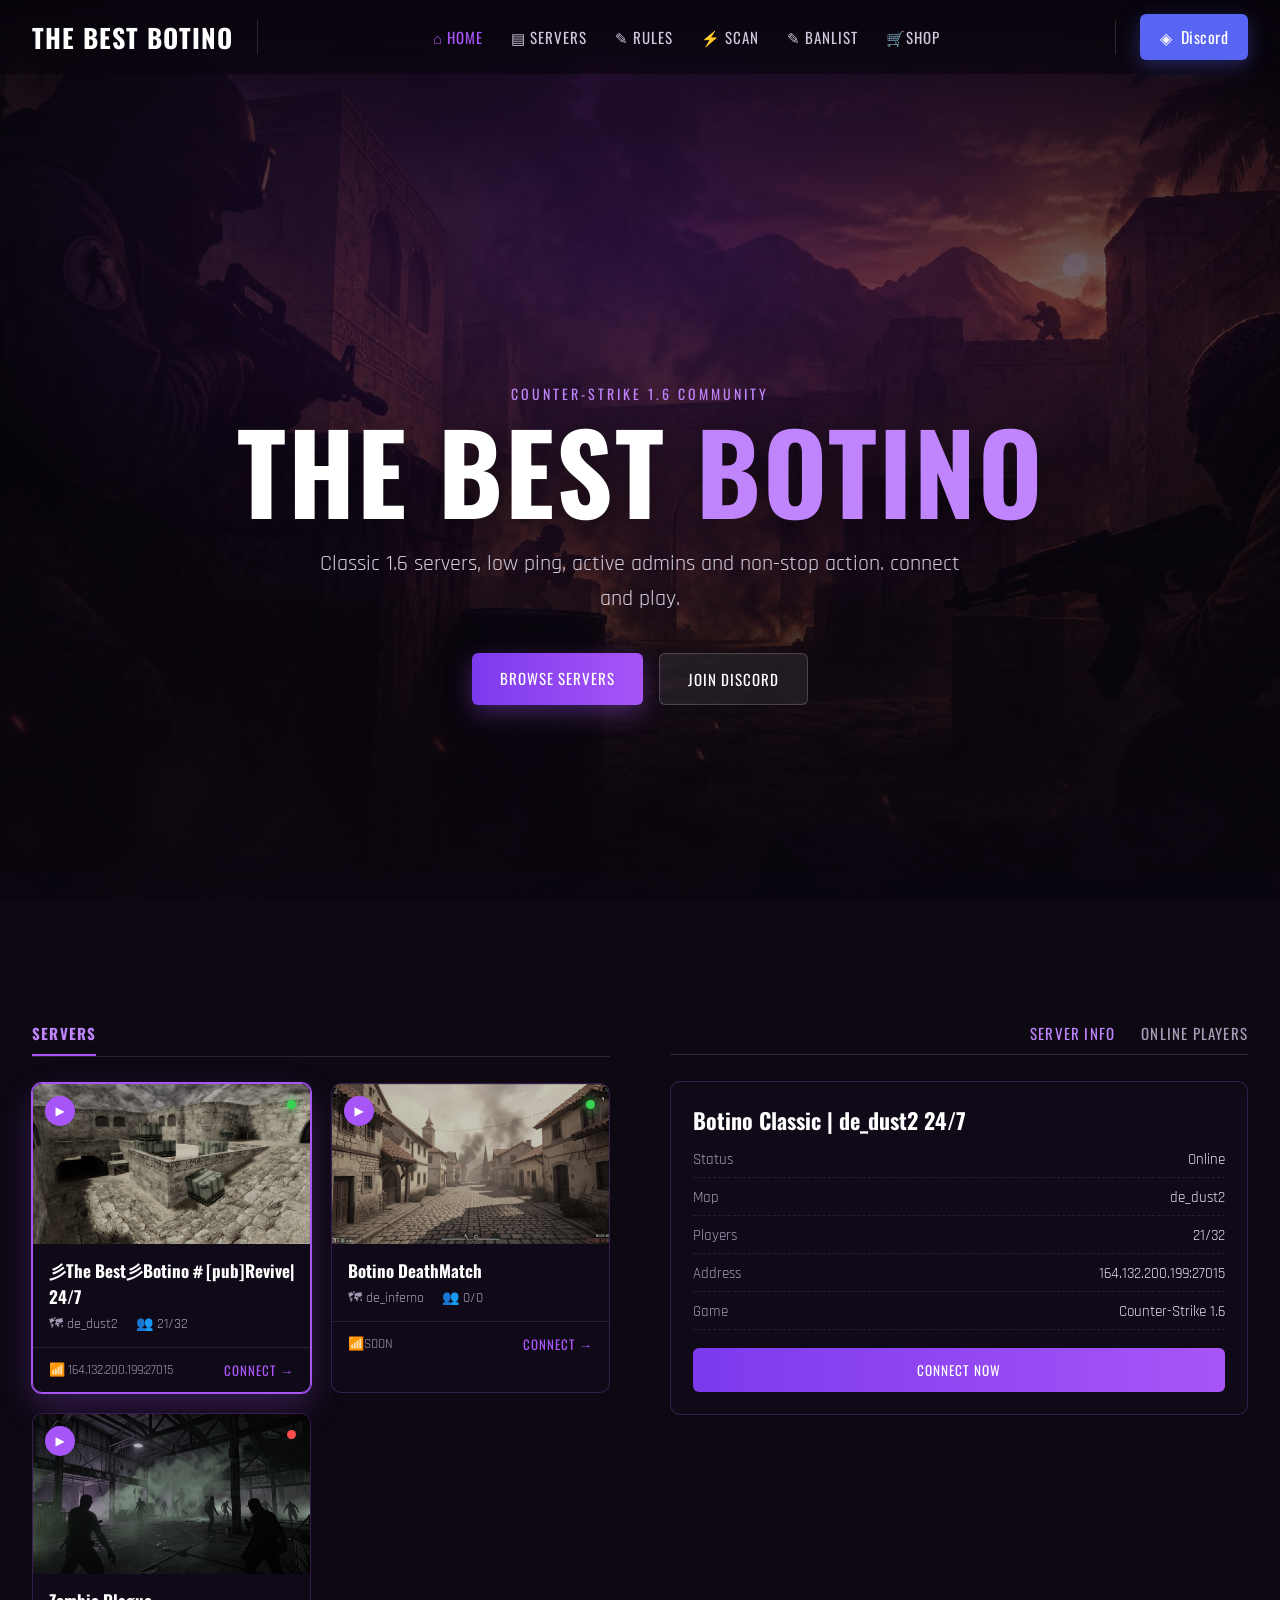
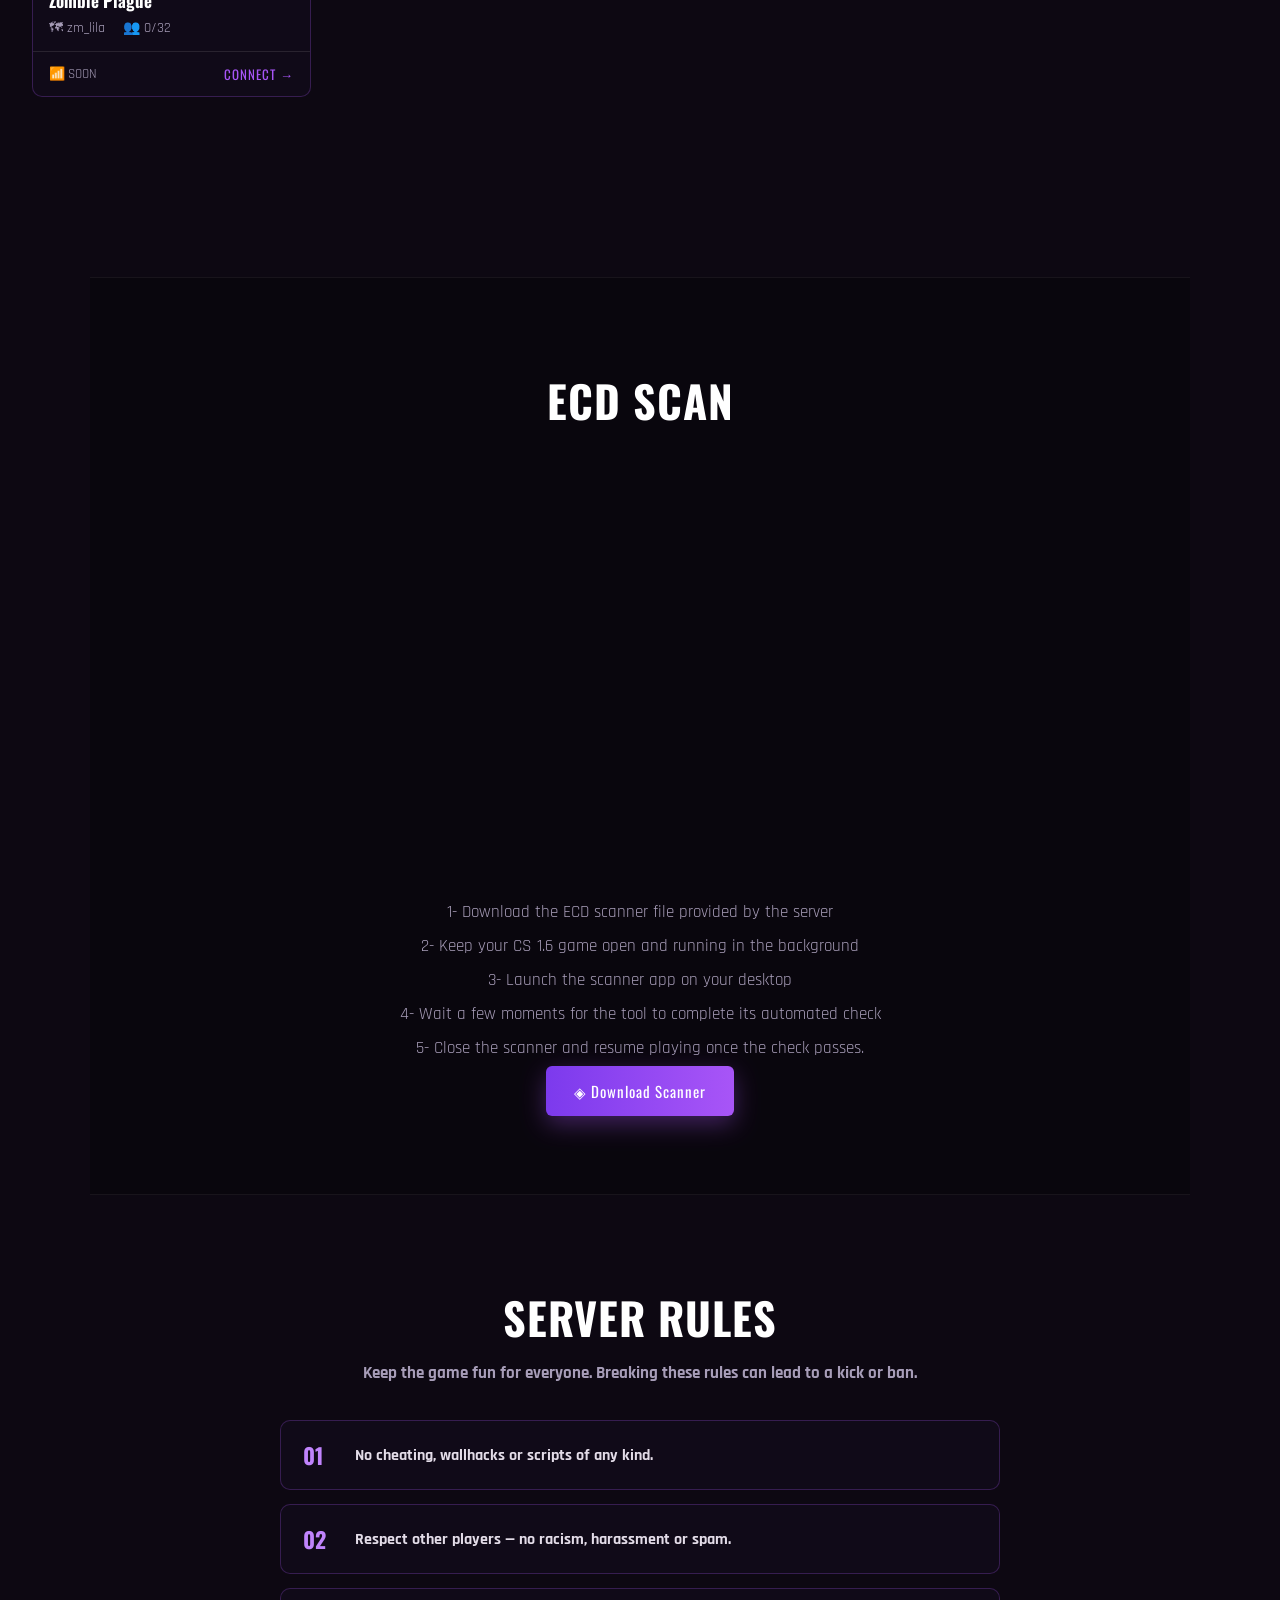
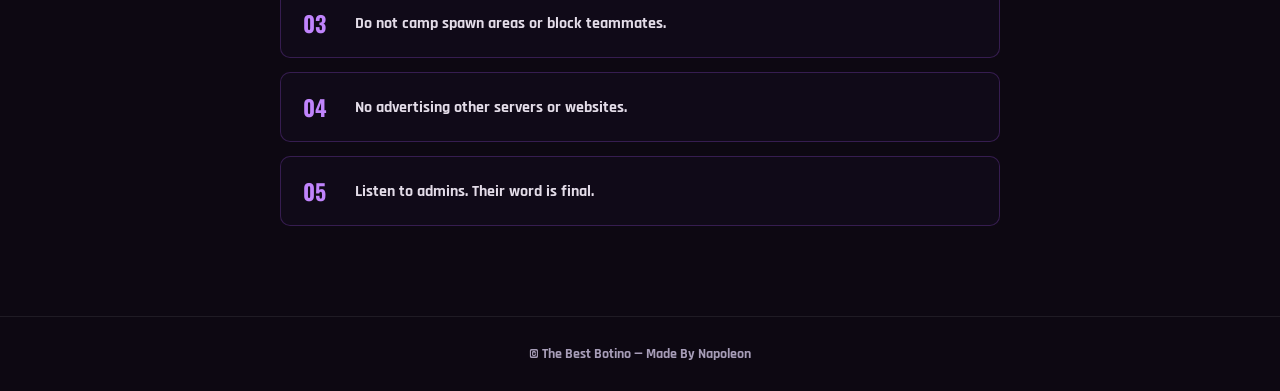
==== index.html @ 358a8967 "Update index.html" ====
<!DOCTYPE html><html lang="en"><head>
<meta charset="utf-8">
<meta name="viewport" content="width=device-width, initial-scale=1">
<title>The Best Botino | Counter-Strike 1.6 Servers</title>
<meta name="description" content="Join The Best Botino Counter-Strike 1.6 servers. Live player counts, maps, screenshots and instant connect links for classic CS 1.6 action.">
<link rel="preconnect" href="https://fonts.googleapis.com">
<link rel="preconnect" href="https://fonts.gstatic.com" crossorigin="">
<link href="https://fonts.googleapis.com/css2?family=Oswald:wght@400;500;700&amp;family=Rajdhani:wght@400;600;700&amp;display=swap" rel="stylesheet">
<link rel="stylesheet" href="css/styles.css">
</head>
<body>
  <div class="bg" aria-hidden="true"></div>
  <div class="bg-fade" aria-hidden="true"></div>

  <header class="nav">
    <a class="brand" href="#home">THE BEST BOTINO</a>
    <span class="divider"></span>
    <nav class="links">
      <a href="#home" class="active">⌂ HOME</a>
      <a href="#servers">▤ SERVERS</a>
      
	    <a href="#rules">✎ RULES</a>
		<a href="#gallery">⚡ SCAN</a>
      <a href="http://164.132.200.199/cortex/">✎ BANLIST</a>
       <a href="https://ko-fi.com/botino/tiers">🛒SHOP</a>
  
    </nav>
    <span class="divider"></span>
    <a class="discord" href="https://dsc.gg/botino" target="_blank" rel="noopener">
      <span class="dico">◈</span> Discord
    </a>
  </header>

  <section id="home" class="hero">
    <div class="hero-content">
      <p class="tag">COUNTER-STRIKE 1.6 COMMUNITY</p>
      <h1>THE BEST <span class="accent">BOTINO</span></h1>
      <p class="hero-lead">Classic 1.6 servers, low ping, active admins and non-stop action. connect and play.</p>
      <div class="hero-btns">
        <a href="#servers" class="btn-primary">BROWSE SERVERS</a>
        <a href="https://dsc.gg/botino" target="_blank" rel="noopener" class="btn-secondary">JOIN DISCORD</a>
      </div>

      </div>
    </div>
  </section>
<section id="servers" >
<main class="stage">
    <section class="panel left">
      <h2 class="tab active">SERVERS</h2>
      <div class="rule"></div>
      <div id="serverList" class="cards">
    <article class="card selected" data-i="0">
      <div class="thumb" style="background-image:url('./images/dust2.jpg')"></div>
      <div class="play">▶</div>
      <div class="dot on"></div>
      <div class="card-body">
        <h3> 彡The Best彡Botino＃[pub]Revive| 24/7</h3>
        <div class="meta"><span>🗺 de_dust2</span><span>👥 21/32</span></div>
      </div>
      <div class="card-foot"><span>📶 164.132.200.199:27015</span><span class="connect">CONNECT →</span></div>
    </article>
    <article class="card " data-i="1">
      <div class="thumb" style="background-image:url('./images/inferno.jpg')"></div>
      <div class="play">▶</div>
      <div class="dot on"></div>
      <div class="card-body">
        <h3>Botino DeathMatch</h3>
        <div class="meta"><span>🗺 de_inferno</span><span>👥 0/0</span></div>
      </div>
      <div class="card-foot"><span>📶SOON </span><span class="connect">CONNECT →</span></div>
    </article>
    <article class="card " data-i="2">
      <div class="thumb" style="background-image:url('./images/zombie.jpg')"></div>
      <div class="play">▶</div>
      <div class="dot "></div>
      <div class="card-body">
        <h3> Zombie Plague</h3>
        <div class="meta"><span>🗺 zm_lila</span><span>👥 0/32</span></div>
      </div>
      <div class="card-foot"><span>📶 SOON</span><span class="connect">CONNECT →</span></div>
    </article></div>
    </section>

    <section class="panel right">
      <div class="tabs">
        <button class="tab active" data-tab="info">SERVER INFO</button>
        <button class="tab" data-tab="players">ONLINE PLAYERS</button>
      </div>
      <div class="rule wide"></div>
      <div id="detail" class="detail"><div class="info">
    <h3>Botino Classic | de_dust2 24/7</h3>
    <div class="rows">
      <div class="row"><span>Status</span><span>Online</span></div>
      <div class="row"><span>Map</span><span>de_dust2</span></div>
      <div class="row"><span>Players</span><span>21/32</span></div>
      <div class="row"><span>Address</span><span>164.132.200.199:27015</span></div>
      <div class="row"><span>Game</span><span>Counter-Strike 1.6</span></div>
    </div>
    <button class="btn" onclick="window.location.href='steam://connect/164.132.200.199:27015'">CONNECT NOW</button>
  </div></div>
    </section>
  </main>



  <section id="servers" class="section">

    
      
   
  </section>

  <section id="gallery" class="section dark">
    <h2>ECD SCAN</h2>
    
   
      <iframe width="800" height="450" src="https://www.youtube.com/embed/QhY7qeSPnKQ?si=3SqhHmsdle3EIBJm" title="YouTube video player" frameborder="0" allow="accelerometer; autoplay; clipboard-write; encrypted-media; gyroscope; picture-in-picture; web-share" referrerpolicy="strict-origin-when-cross-origin" allowfullscreen></iframe>
  
      <p class="lead">1- Download the ECD scanner file provided by the server</p>
    <p class="lead">2- Keep your CS 1.6 game open and running in the background</p>
    <p class="lead">3- Launch the scanner app on your desktop</p>
    <p class="lead">4- Wait a few moments for the tool to complete its automated check</p>
    <p class="lead">5- Close the scanner and resume playing once the check passes.</p>
	</br>
	 <center>
  <a class="btn-primary" href="https://github.com/UnrealKaraulov/EasyCheatDetector/releases/download/3.31/EasyCheatDetector.exe" target="_blank" rel="noopener">
    <span class="dico">◈</span> Download Scanner
  </a>
  </center>
  </section>

</b></b><b><b><b><b>
 
</div>
  
  
  
  
  
  <section id="rules" class="section">
    <h2>SERVER RULES</h2>
    <p class="lead">Keep the game fun for everyone. Breaking these rules can lead to a kick or ban.</p>
    <ul class="rules">
      <li><span>01</span> No cheating, wallhacks or scripts of any kind.</li>
      <li><span>02</span> Respect other players — no racism, harassment or spam.</li>
      <li><span>03</span> Do not camp spawn areas or block teammates.</li>
      <li><span>04</span> No advertising other servers or websites.</li>
      <li><span>05</span> Listen to admins. Their word is final.</li>
    </ul>
  </section>

 

  <footer class="foot">© <span id="year"></span> The Best Botino — Made By Napoleon </footer>

  <script src="js/app.js"></script>

</body></html>
---- css/styles.css ----
:root{
  --purple:#a855f7;
  --purple-soft:#c084fc;
  --ink:#0d0812;
  --card:rgba(18,12,26,.82);
  --line:rgba(168,85,247,.25);
  --text:#e9e4f0;
  --muted:#a79db8;
}
*{box-sizing:border-box;margin:0;padding:0}
html{scroll-behavior:smooth}
body{
  font-family:'Rajdhani',system-ui,sans-serif;
  background:var(--ink);color:var(--text);
  min-height:100vh;overflow-x:hidden;
}
.bg{
  position:fixed;inset:0;z-index:-2;
  background:url('../images/hero.jpg') center/cover no-repeat;
  filter:saturate(.9);
}
.bg-fade{
  position:fixed;inset:0;z-index:-1;
  background:
    radial-gradient(80% 60% at 50% 30%,rgba(120,40,180,.25),transparent 70%),
    linear-gradient(180deg,rgba(10,6,15,.92) 0%,rgba(10,6,15,.55) 35%,rgba(10,6,15,.95) 100%);
}

.download-container {
  display: flex;
  justify-content: center;
  align-items: center;
  width: 100%;
  margin: 20px 0;
}

.download-btn {
  display: inline-flex;
  align-items: center;
  gap: 8px;
  padding: 10px 20px;
  background-color: #5865F2; /* Change to your preferred button color */
  color: #ffffff;
  font-family: inherit;
  font-size: 14px;
  font-weight: 600;
  text-decoration: none;
  border-radius: 6px;
  transition: background-color 0.2s ease;
}

.download-btn:hover {
  background-color: #4752C4;
}


/* NAV */
.nav{
  position:sticky;top:0;z-index:50;
  display:flex;align-items:center;gap:24px;
  padding:14px 32px;
  background:linear-gradient(180deg,rgba(8,4,12,.95),rgba(8,4,12,.6));
  backdrop-filter:blur(6px);
}
.brand{
  font-family:'Oswald',sans-serif;font-size:26px;font-weight:700;
  letter-spacing:1px;color:#fff;text-decoration:none;
}
.divider{width:1px;height:34px;background:rgba(255,255,255,.14)}
.links{display:flex;gap:28px;margin:0 auto}
.links a{
  font-family:'Oswald',sans-serif;font-size:15px;letter-spacing:1px;
  color:#cfc7db;text-decoration:none;transition:color .2s;
}
.links a:hover,.links a.active{color:var(--purple)}
.discord{
  display:flex;align-items:center;gap:8px;
  background:#5865F2;color:#fff;text-decoration:none;
  font-family:'Oswald',sans-serif;letter-spacing:.5px;
  padding:11px 20px;border-radius:6px;
  box-shadow:0 6px 20px rgba(88,101,242,.35);
  transition:transform .15s,box-shadow .2s;
}
.discord:hover{transform:translateY(-2px);box-shadow:0 10px 26px rgba(88,101,242,.5)}

/* HERO */
.hero{
  min-height:100vh;
  display:flex;align-items:center;justify-content:center;
  text-align:center;padding:120px 32px 80px;
}
.hero-content{max-width:820px}
.tag{
  font-family:'Oswald',sans-serif;font-size:14px;letter-spacing:3px;
  color:var(--purple-soft);margin-bottom:14px;
}
.hero h1{
  font-family:'Oswald',sans-serif;font-size:clamp(56px,10vw,110px);
  font-weight:700;line-height:.95;letter-spacing:2px;color:#fff;
  text-shadow:0 10px 40px rgba(0,0,0,.6);
}
.hero h1 .accent{color:var(--purple-soft)}
.hero-lead{
  font-size:clamp(17px,2.4vw,22px);color:#d6cfe2;
  margin:24px auto 0;max-width:640px;line-height:1.6;
}
.hero-btns{
  display:flex;gap:16px;justify-content:center;margin-top:36px;flex-wrap:wrap;
}
.btn-primary,.btn-secondary{
  font-family:'Oswald',sans-serif;font-size:15px;letter-spacing:1px;
  padding:14px 28px;border-radius:6px;text-decoration:none;
  transition:transform .15s,filter .2s,box-shadow .2s;
}
.btn-primary{
  background:linear-gradient(90deg,#7c3aed,#a855f7);color:#fff;
  box-shadow:0 8px 24px rgba(168,85,247,.35);
}
.btn-secondary{
  background:rgba(255,255,255,.08);color:#fff;border:1px solid rgba(255,255,255,.18);
}
.btn-primary:hover,.btn-secondary:hover{transform:translateY(-2px);filter:brightness(1.12)}
.hero-stats{
  display:flex;gap:40px;justify-content:center;margin-top:56px;flex-wrap:wrap;
}
.hero-stats div{text-align:center}
.hero-stats strong{
  display:block;font-family:'Oswald',sans-serif;font-size:34px;color:var(--purple-soft);
}
.hero-stats span{font-size:14px;color:var(--muted);letter-spacing:1px}

/* STAGE */
.stage{
  display:grid;grid-template-columns:1fr 1fr;gap:60px;
  max-width:1280px;margin:0 auto;padding:48px 32px 0;
  min-height:80vh;
}
.tab{
  font-family:'Oswald',sans-serif;font-size:15px;letter-spacing:1.2px;
  color:var(--muted);background:none;border:0;cursor:pointer;padding:0 0 10px;
}
.tab.active{color:var(--purple-soft)}
.tabs{display:flex;gap:26px;justify-content:flex-end}
.left .tab{display:inline-block;border-bottom:2px solid var(--purple)}
.rule{height:1px;background:rgba(255,255,255,.12);margin-bottom:26px}
.tabs + .rule{margin-top:0}

/* CARDS */
.cards{display:grid;grid-template-columns:repeat(auto-fill,minmax(260px,1fr));gap:20px}
.card{
  position:relative;border-radius:10px;overflow:hidden;cursor:pointer;
  background:var(--card);border:1px solid var(--line);
  transition:transform .2s,border-color .2s,box-shadow .2s;
}
.card:hover{transform:translateY(-4px);border-color:var(--purple);box-shadow:0 14px 34px rgba(0,0,0,.5)}
.card.selected{border-color:var(--purple);box-shadow:0 0 0 1px var(--purple),0 14px 34px rgba(168,85,247,.25)}
.thumb{height:160px;background-size:cover;background-position:center;filter:grayscale(.7) brightness(.8)}
.play{
  position:absolute;top:12px;left:12px;width:30px;height:30px;border-radius:50%;
  background:var(--purple);color:#fff;display:grid;place-items:center;font-size:12px;
}
.dot{position:absolute;top:16px;right:14px;width:9px;height:9px;border-radius:50%;background:#ff4d4d}
.dot.on{background:#39d353;box-shadow:0 0 10px #39d353}
.card-body{padding:14px 16px}
.card-body h3{font-family:'Oswald',sans-serif;font-size:17px;color:#fff}
.meta{display:flex;gap:18px;color:var(--muted);font-size:14px;margin-top:6px}
.card-foot{
  display:flex;justify-content:space-between;align-items:center;
  border-top:1px solid rgba(255,255,255,.1);padding:12px 16px;font-size:13px;color:var(--muted);
}
.connect{font-family:'Oswald',sans-serif;color:var(--purple);letter-spacing:1px}

/* DETAIL */
.detail{min-height:320px;display:flex;align-items:center;justify-content:center}
.empty{text-align:center;color:#d6cfe2}
.hand{font-size:28px;color:var(--purple);margin-bottom:14px}
.empty p{font-size:16px;line-height:1.7}
.info{width:100%;background:var(--card);border:1px solid var(--line);border-radius:10px;padding:22px}
.info h3{font-family:'Oswald',sans-serif;font-size:22px;color:#fff;margin-bottom:14px}
.rows{display:grid;gap:10px}
.row{display:flex;justify-content:space-between;border-bottom:1px dashed rgba(255,255,255,.09);padding-bottom:8px;font-size:15px}
.row span:first-child{color:var(--muted)}
.btn{
  margin-top:18px;width:100%;padding:12px;border:0;border-radius:6px;cursor:pointer;
  font-family:'Oswald',sans-serif;letter-spacing:1px;color:#fff;
  background:linear-gradient(90deg,#7c3aed,#a855f7);
  transition:filter .2s}
.btn:hover{filter:brightness(1.15)}
.players{list-style:none;display:grid;gap:8px}
.players li{display:flex;justify-content:space-between;font-size:15px;padding:8px 10px;background:rgba(255,255,255,.04);border-radius:6px}

/* SCROLL */
.scroll{text-align:center;padding:40px 0 60px}
.mouse{width:22px;height:36px;border:2px solid rgba(255,255,255,.5);border-radius:14px;margin:0 auto 10px;position:relative}
.mouse span{position:absolute;top:7px;left:50%;width:3px;height:6px;background:var(--purple);border-radius:2px;transform:translateX(-50%);animation:wheel 1.6s infinite}
@keyframes wheel{0%{opacity:0;top:6px}40%{opacity:1}100%{opacity:0;top:18px}}
.scroll p{font-family:'Oswald',sans-serif;font-size:12px;letter-spacing:2px;color:var(--muted)}

/* SECTIONS */
.section{max-width:1100px;margin:0 auto;padding:90px 32px;text-align:center}
.section.dark{background:rgba(0,0,0,.25);border-top:1px solid rgba(255,255,255,.06);border-bottom:1px solid rgba(255,255,255,.06)}
.section h2{font-family:'Oswald',sans-serif;font-size:clamp(32px,5vw,44px);letter-spacing:1px;color:#fff}
.lead{color:var(--muted);margin-top:12px;font-size:17px;max-width:680px;margin-left:auto;margin-right:auto}
.stats{display:flex;gap:20px;justify-content:center;margin-top:36px;flex-wrap:wrap}
.stat{background:var(--card);border:1px solid var(--line);border-radius:10px;padding:22px 34px;min-width:150px}
.stat strong{display:block;font-family:'Oswald',sans-serif;font-size:30px;color:var(--purple-soft)}
.stat span{color:var(--muted);font-size:14px}

/* GALLERY */
.gallery{
  display:grid;grid-template-columns:repeat(auto-fill,minmax(280px,1fr));gap:18px;margin-top:36px;
}
.gallery figure{
  border-radius:10px;overflow:hidden;border:1px solid var(--line);
  background:var(--card);aspect-ratio:16/9;
}
.gallery img{width:100%;height:100%;object-fit:cover;display:block;transition:transform .3s}
.gallery figure:hover img{transform:scale(1.06)}

/* RULES */
.rules{
  list-style:none;max-width:720px;margin:36px auto 0;text-align:left;display:grid;gap:14px;
}
.rules li{
  display:flex;align-items:center;gap:18px;
  background:var(--card);border:1px solid var(--line);border-radius:10px;padding:18px 22px;
  font-size:16px;color:#e3dce8;
}
.rules li span{
  font-family:'Oswald',sans-serif;font-size:22px;font-weight:700;color:var(--purple-soft);min-width:34px;
}

/* FORM */
.form{display:grid;gap:12px;max-width:480px;margin:28px auto 0;text-align:left}
.form input,.form textarea{
  background:rgba(255,255,255,.05);border:1px solid var(--line);border-radius:6px;
  padding:12px 14px;color:var(--text);font-family:inherit;font-size:15px;
}
.form input:focus,.form textarea:focus{outline:none;border-color:var(--purple)}
.form button{padding:13px;border:0;border-radius:6px;cursor:pointer;color:#fff;
  font-family:'Oswald',sans-serif;letter-spacing:1px;background:linear-gradient(90deg,#7c3aed,#a855f7)}
.ok{color:#39d353;font-size:15px}
.foot{text-align:center;padding:28px;color:var(--muted);font-size:14px;border-top:1px solid rgba(255,255,255,.08)}

@media (max-width:900px){
  .stage{grid-template-columns:1fr;gap:40px;padding-top:32px}
  .tabs{justify-content:flex-start}
  .nav{flex-wrap:wrap;gap:14px;padding:12px 18px}
  .links{margin:0;gap:18px}
  .divider{display:none}
  .hero h1{font-size:clamp(44px,12vw,80px)}
  .hero-stats{gap:24px}
}
@media (max-width:520px){
  .links{order:3;width:100%;justify-content:center}
  .hero{padding-top:140px}
}
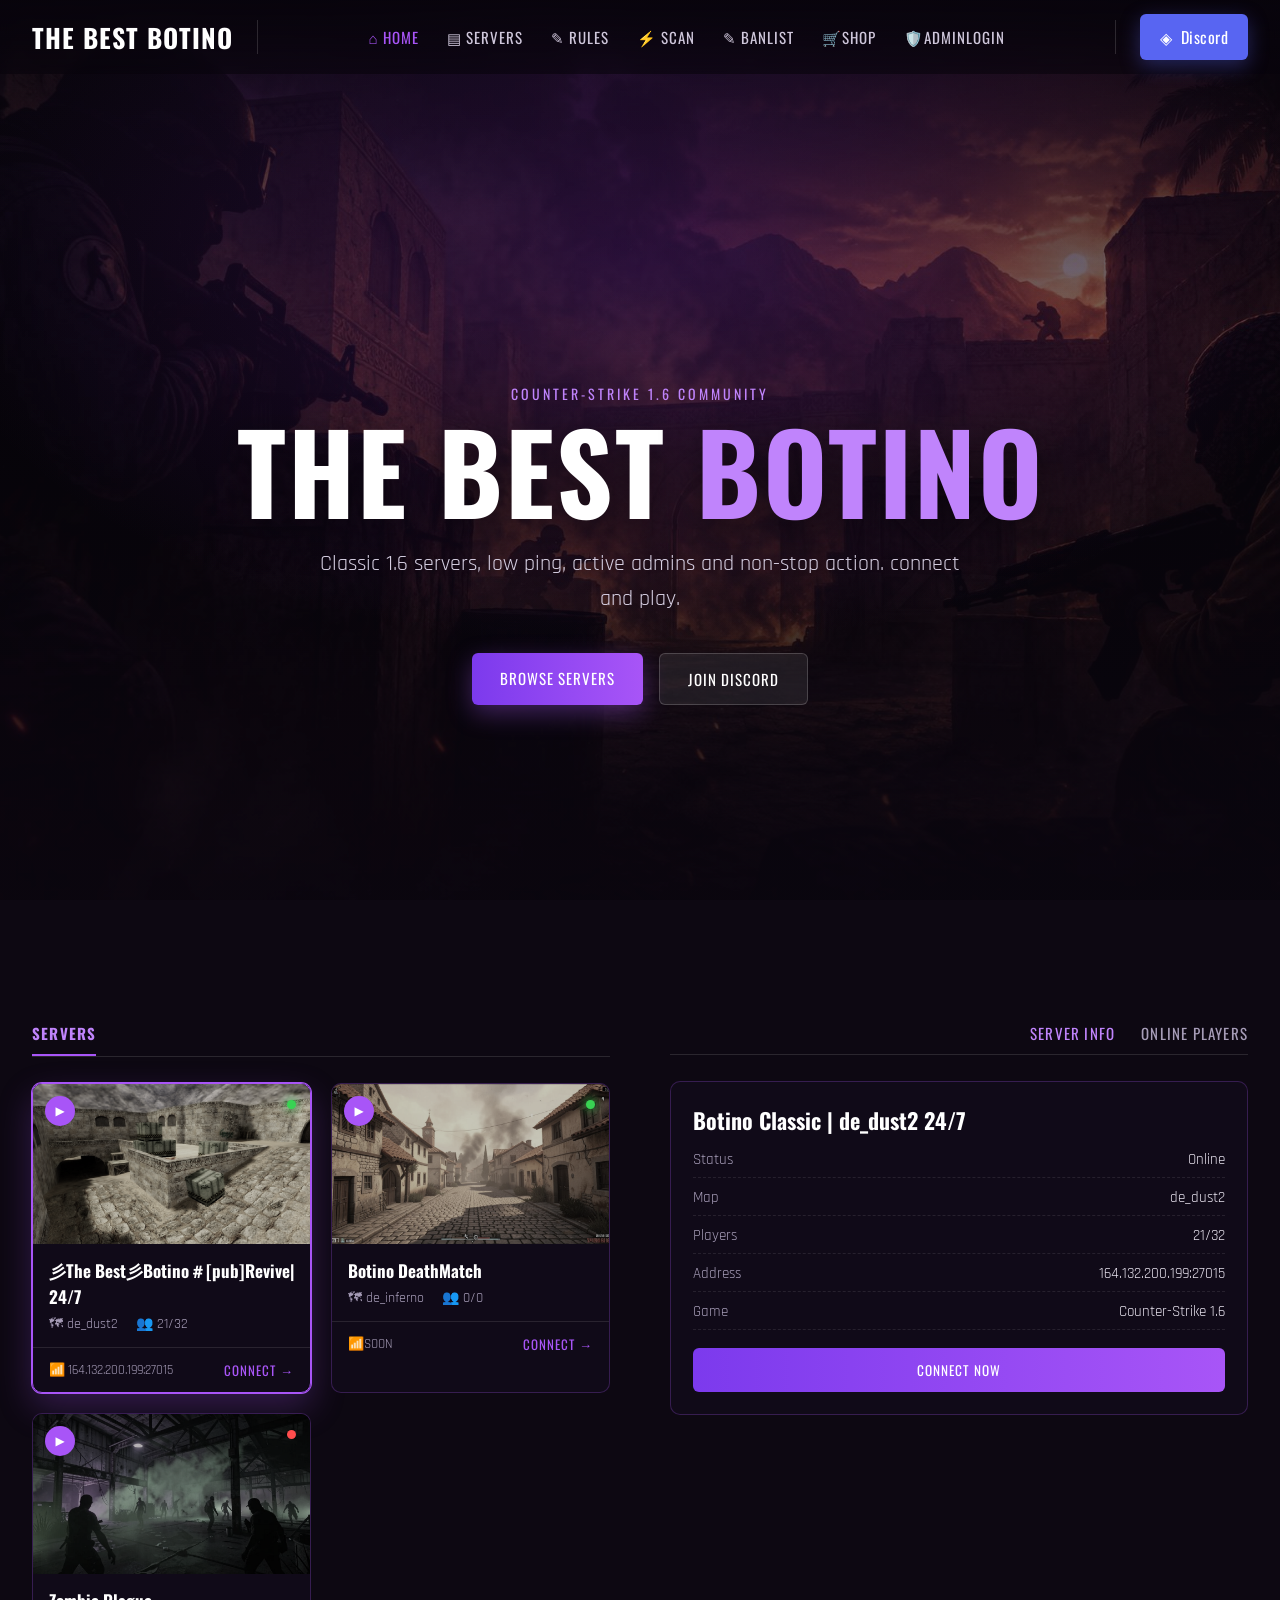
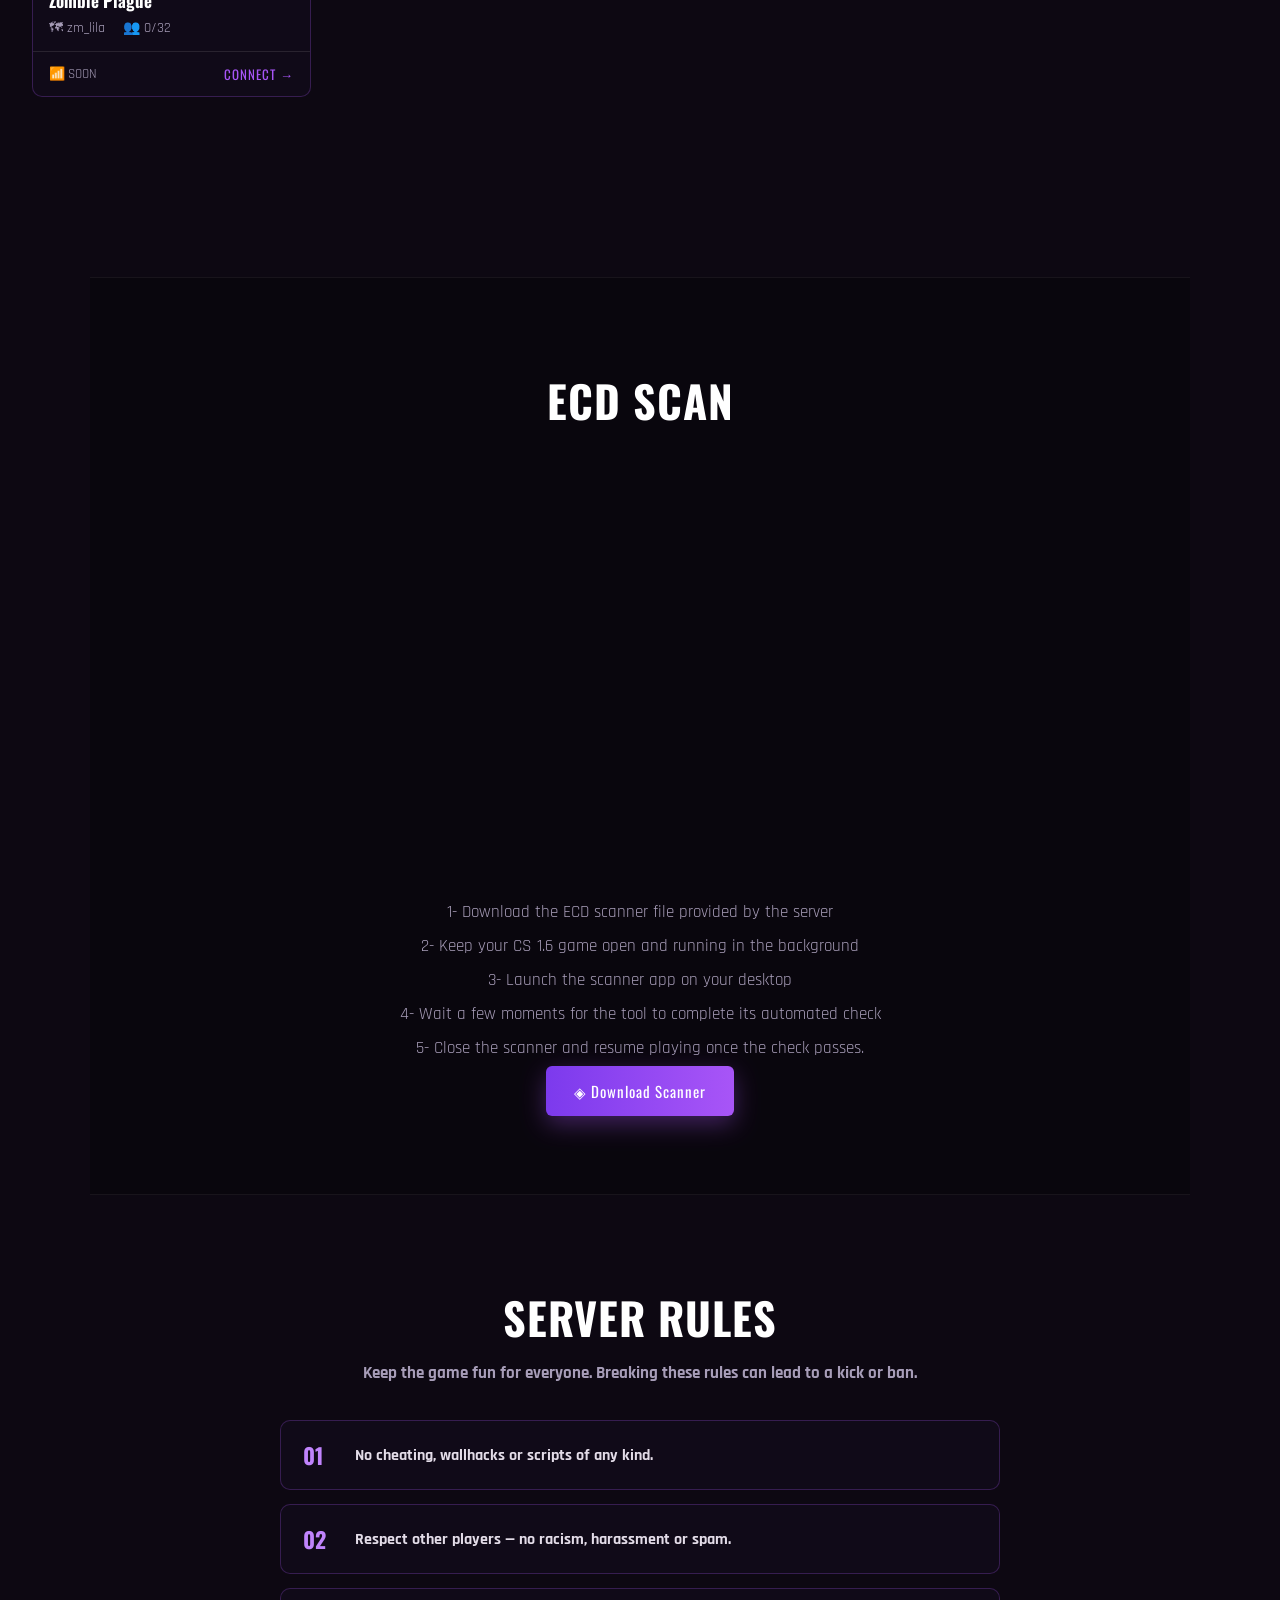
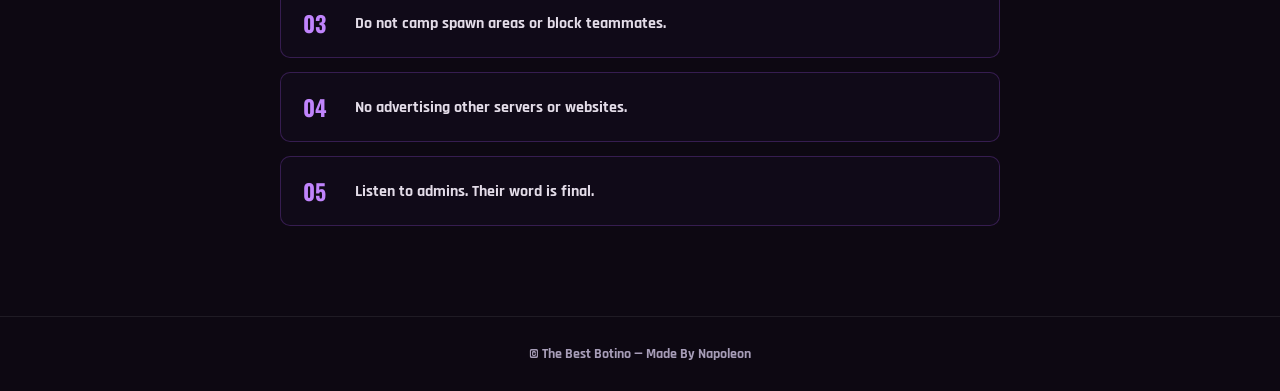
==== commit 0c8777c7: "Add admin login link to navigation" ====
--- a/index.html
+++ b/index.html
@@ -23,7 +23,7 @@
 		<a href="#gallery">⚡ SCAN</a>
       <a href="http://164.132.200.199/cortex/">✎ BANLIST</a>
        <a href="https://ko-fi.com/botino/tiers">🛒SHOP</a>
-  
+   <a href="http://164.132.200.199/cortex/login.php">🛡️ADMINLOGIN</a>
     </nav>
     <span class="divider"></span>
     <a class="discord" href="https://dsc.gg/botino" target="_blank" rel="noopener">
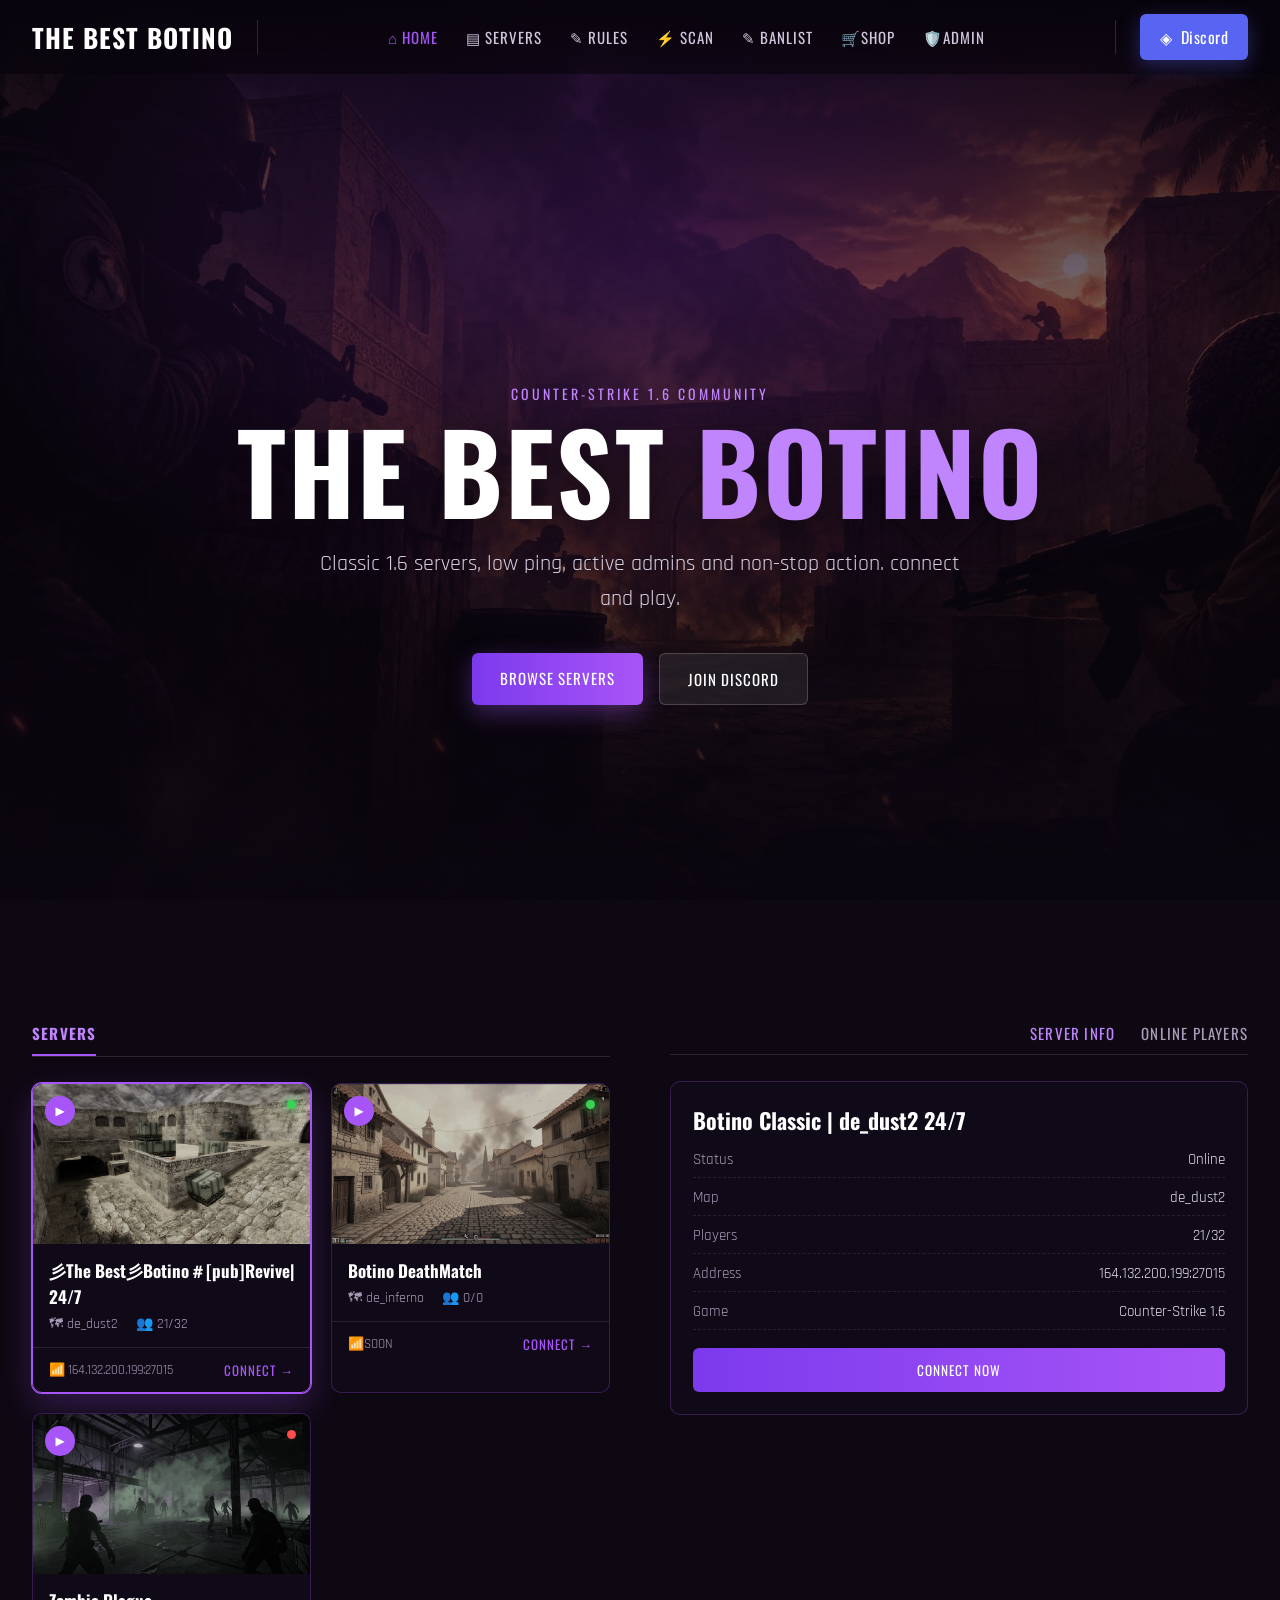
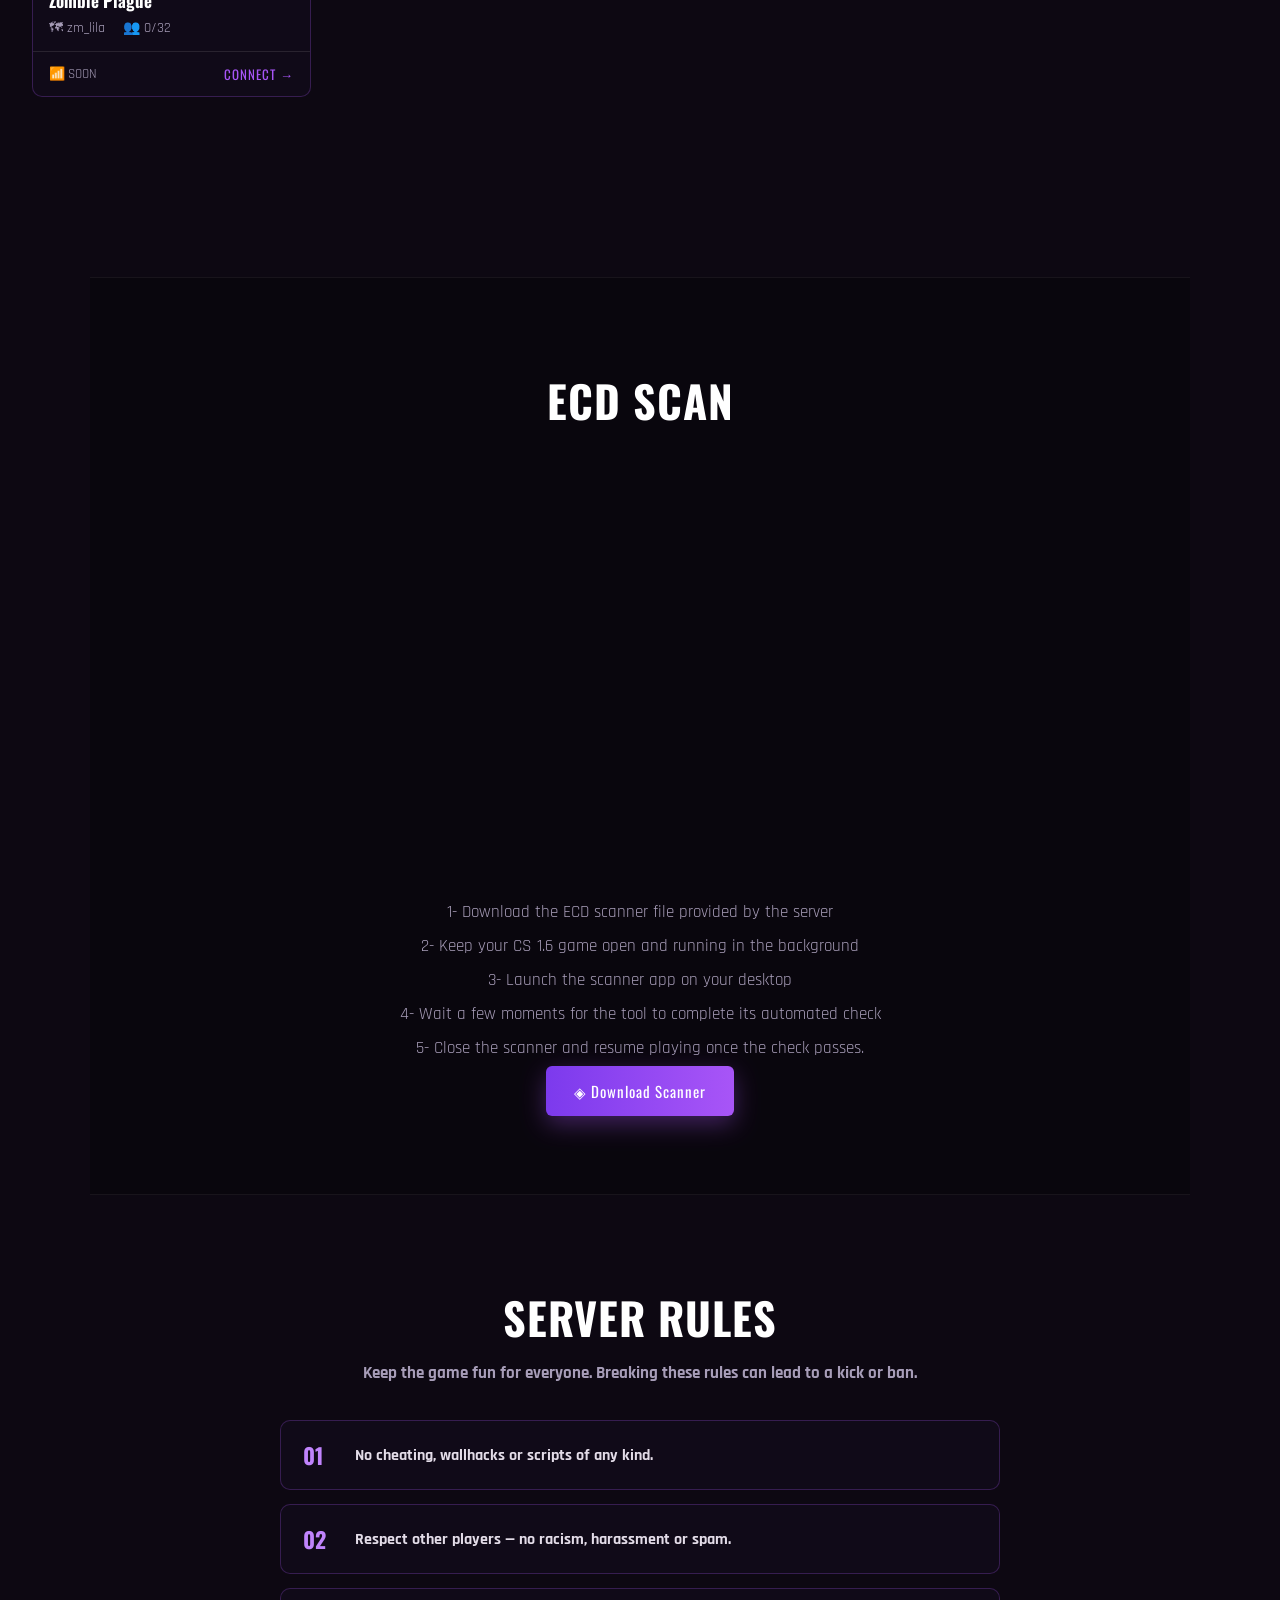
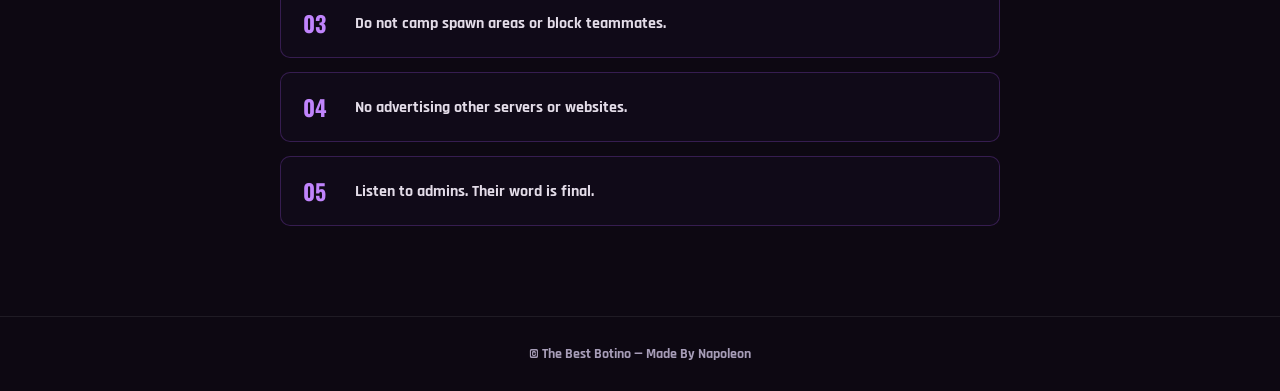
==== commit 51d89e59: "Rename ADMINLOGIN link to ADMIN" ====
--- a/index.html
+++ b/index.html
@@ -23,7 +23,7 @@
 		<a href="#gallery">⚡ SCAN</a>
       <a href="http://164.132.200.199/cortex/">✎ BANLIST</a>
        <a href="https://ko-fi.com/botino/tiers">🛒SHOP</a>
-   <a href="http://164.132.200.199/cortex/login.php">🛡️ADMINLOGIN</a>
+   <a href="http://164.132.200.199/cortex/login.php">🛡️ADMIN</a>
     </nav>
     <span class="divider"></span>
     <a class="discord" href="https://dsc.gg/botino" target="_blank" rel="noopener">
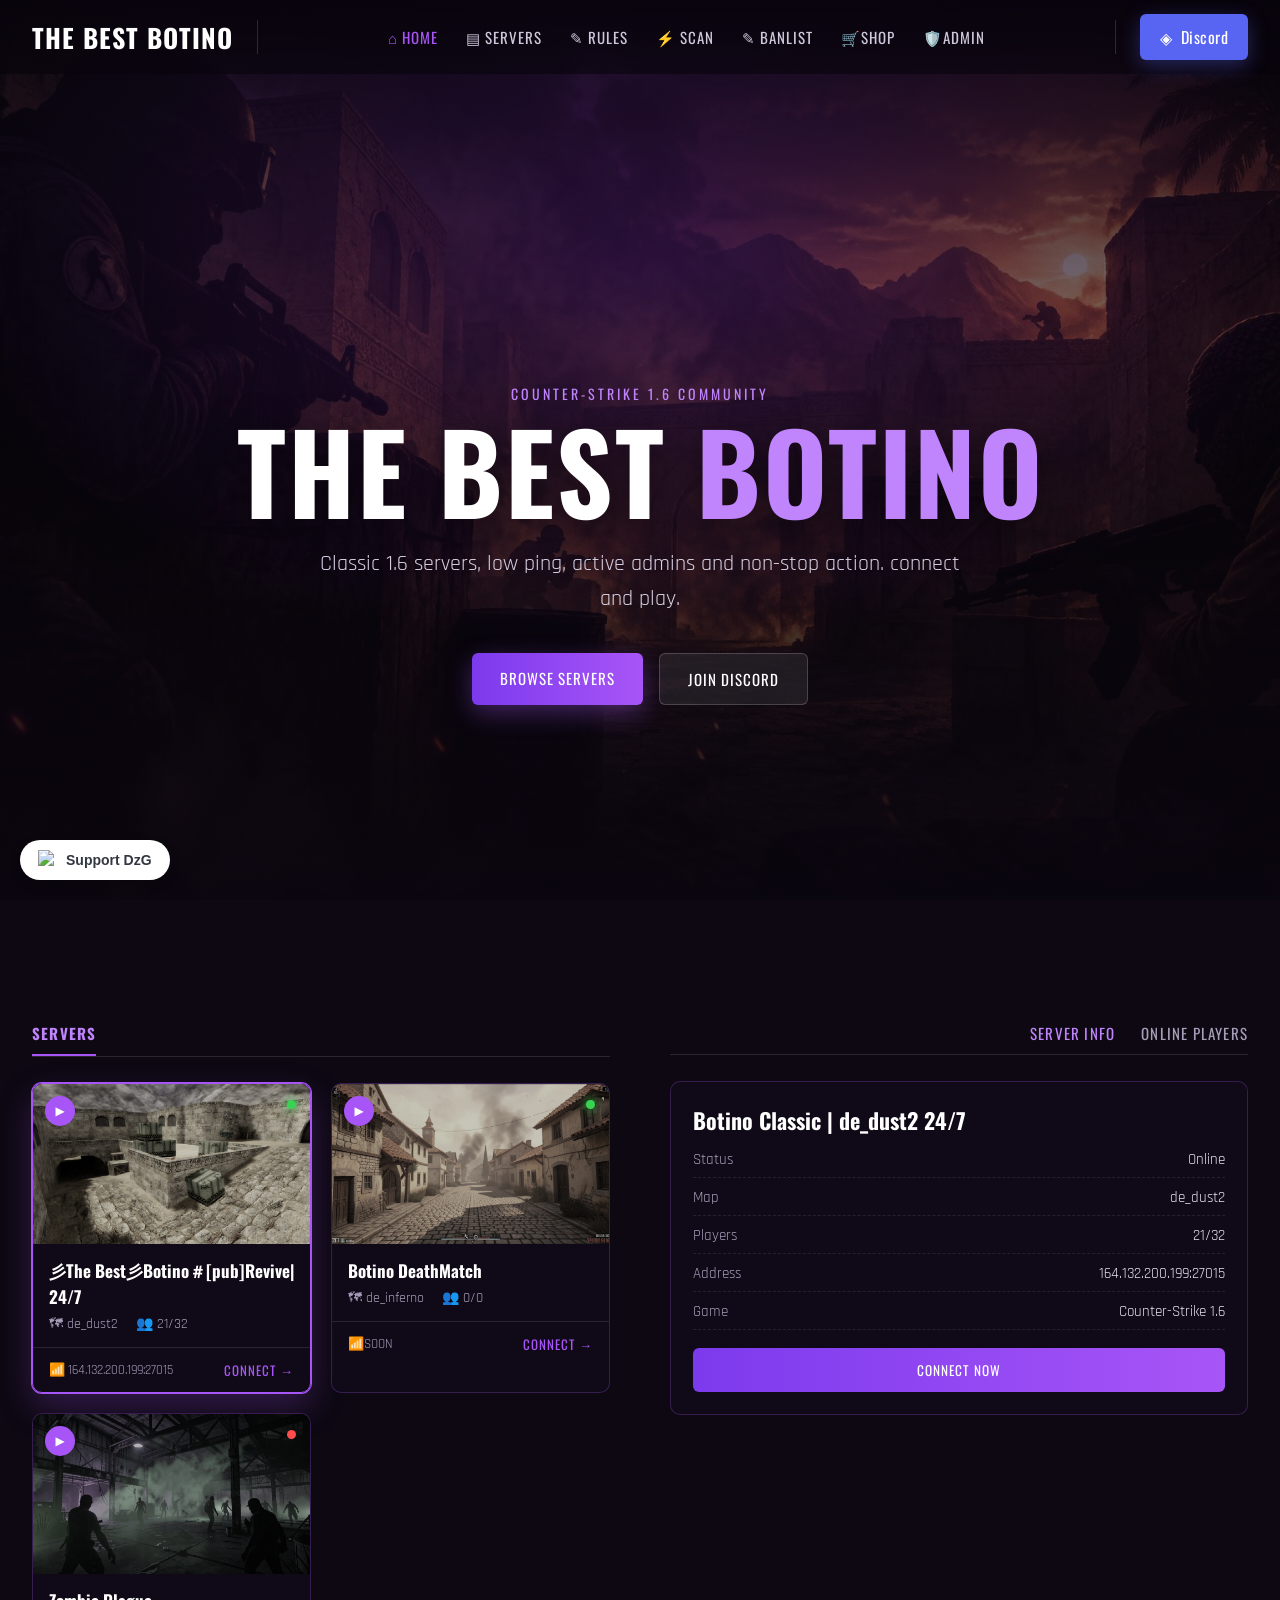
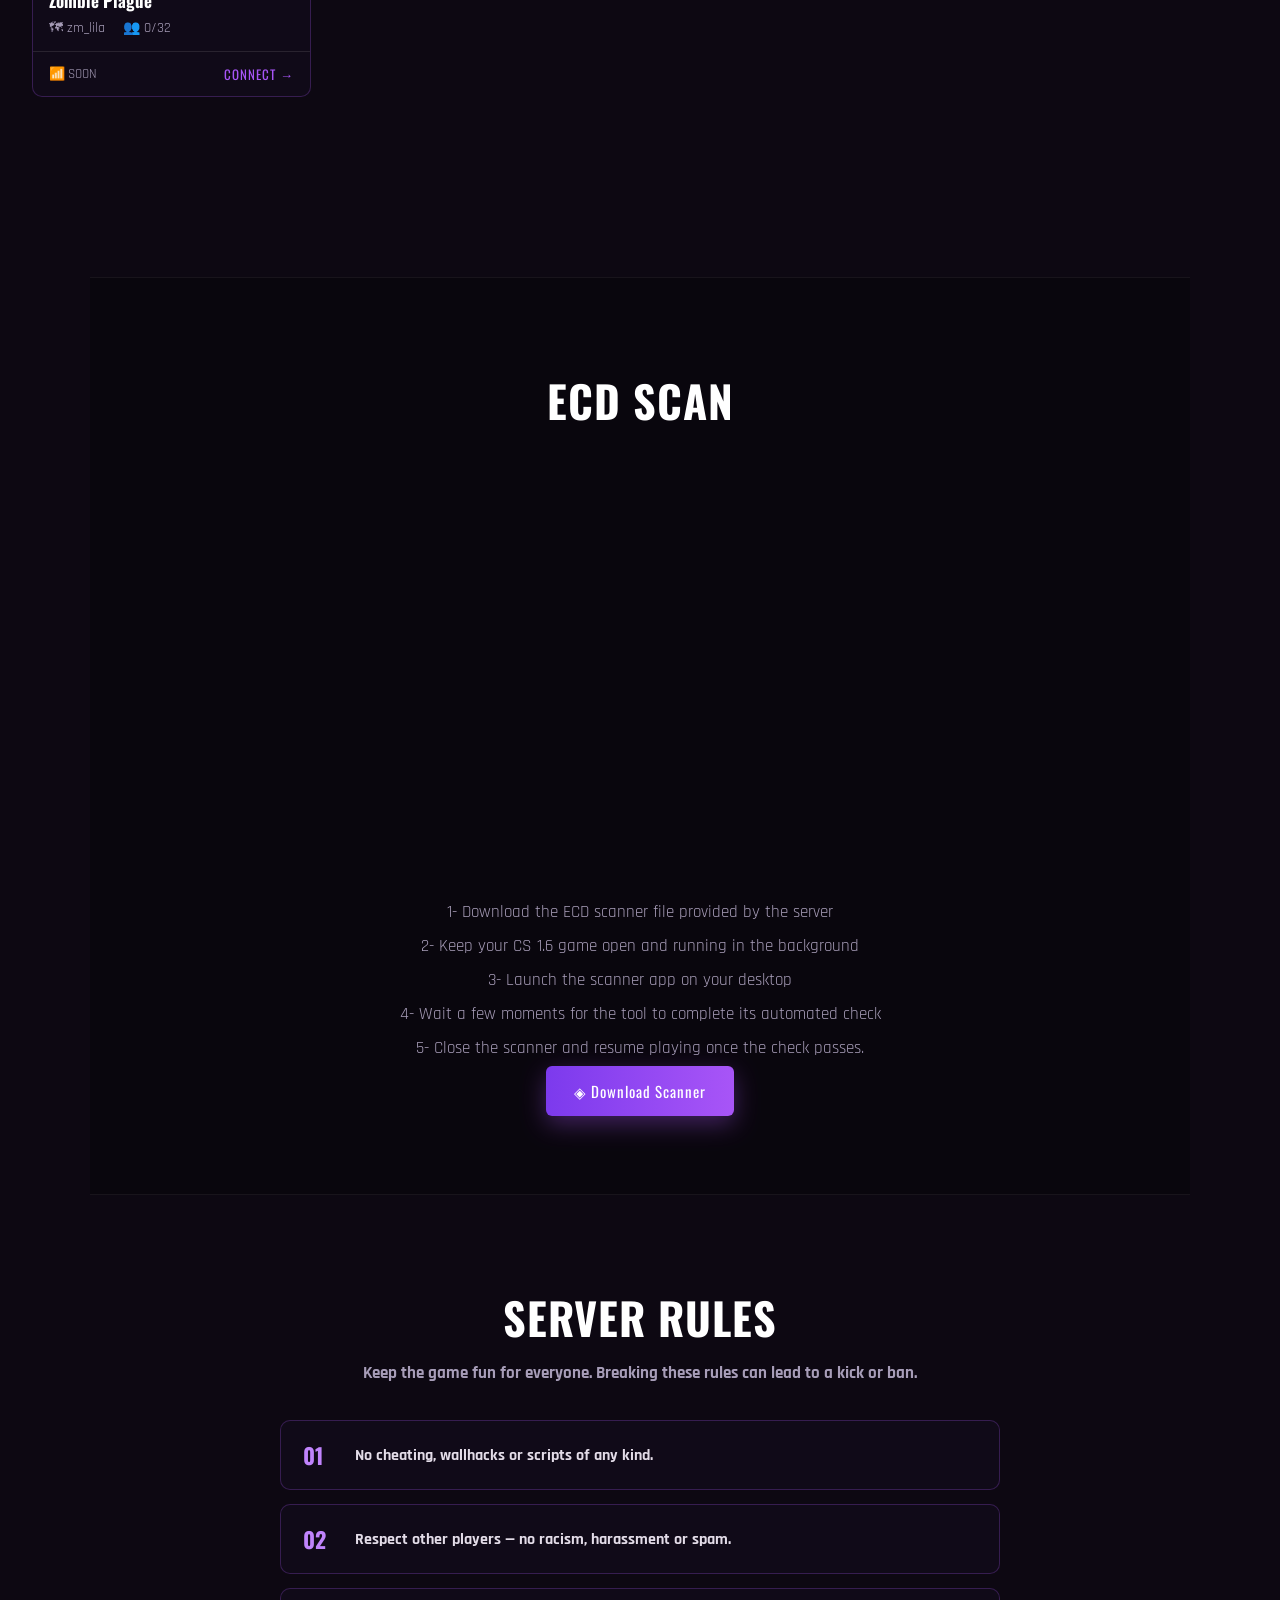
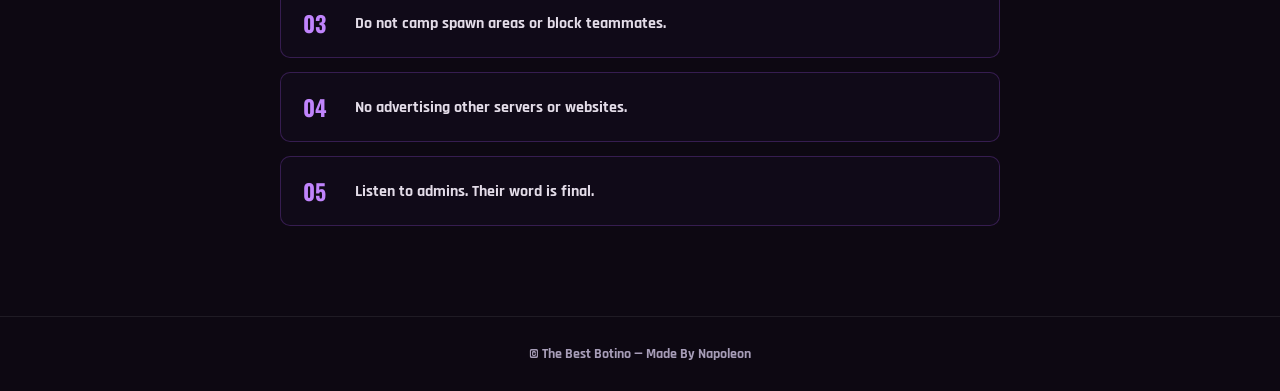
==== commit 30f419a0: "Integrate Ko-fi support button in index.html Added Ko-fi support button and overlay widget script." ====
--- a/index.html
+++ b/index.html
@@ -154,6 +154,24 @@
 
   <footer class="foot">© <span id="year"></span> The Best Botino — Made By Napoleon </footer>
 
-  <script src="js/app.js"></script>
+<!-- Ko-fi Floating Button HTML -->
+<div id="dzg-support-btn" class="floatingchat-donate-button" style="position: fixed; bottom: 20px; left: 20px; z-index: 10000; background-color: #ffffff; display: flex; align-items: center; padding: 10px 18px; border-radius: 50px; cursor: pointer; box-shadow: 0 4px 12px rgba(0,0,0,0.15); transition: transform 0.2s ease;">
+    <img src="https://storage.ko-fi.com/cdn/logomarkLogo.png" style="width: 20px; height: 20px;" alt="Ko-fi">
+    <span style="margin-left: 8px; color: #323842; font-family: sans-serif; font-weight: 600; font-size: 14px;">Support DzG</span>
+</div>
 
+<!-- Ko-fi Overlay Widget Script -->
+<script src='https://storage.ko-fi.com/cdn/scripts/overlay-widget.js'></script>
+<script>
+  kofiWidgetOverlay.draw('botino', {
+    'type': 'floating-chat',
+    'popup-chat-button': 'dzg-support-btn',
+    'bg-color': '#181925',
+    'text-color': '#fff',
+    'cta-button-color': '#2970ff',
+    'cta-button-text': 'Support'
+  });
+</script>
+	
+</script>
 </body></html>
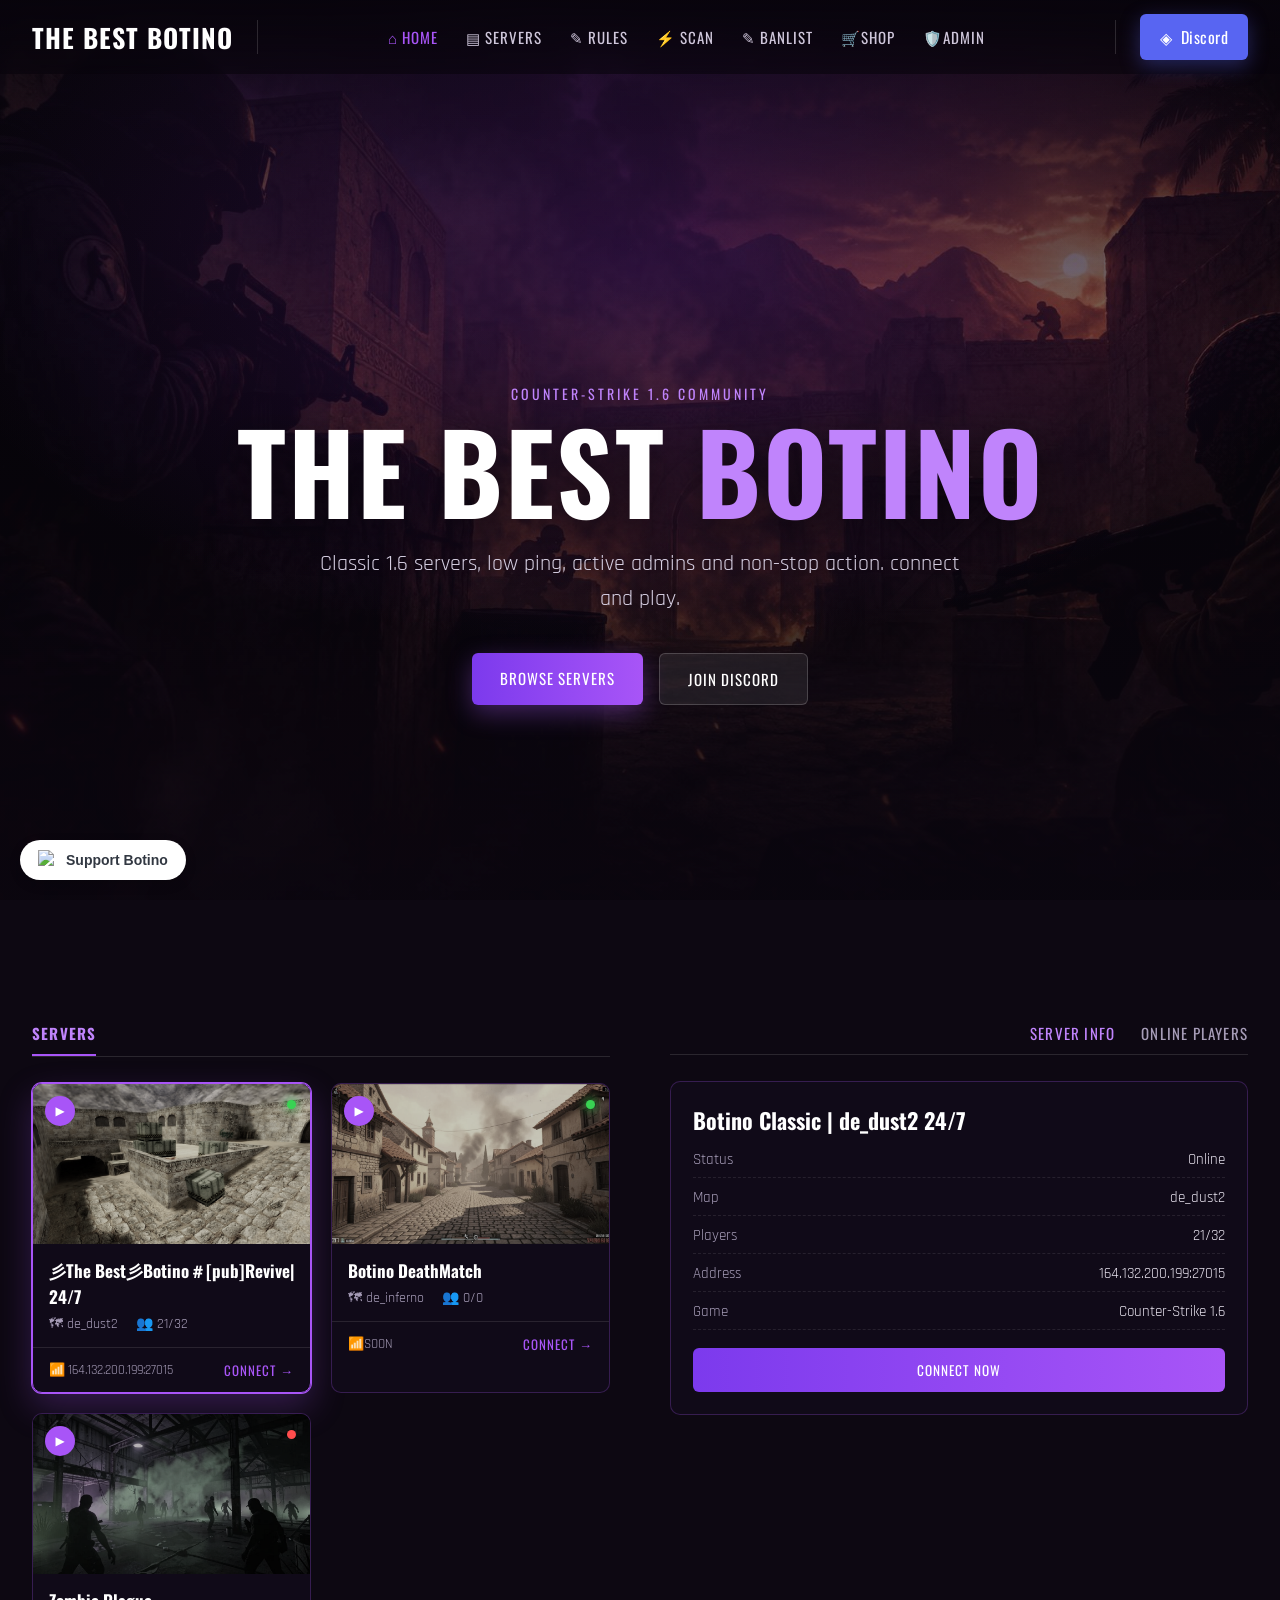
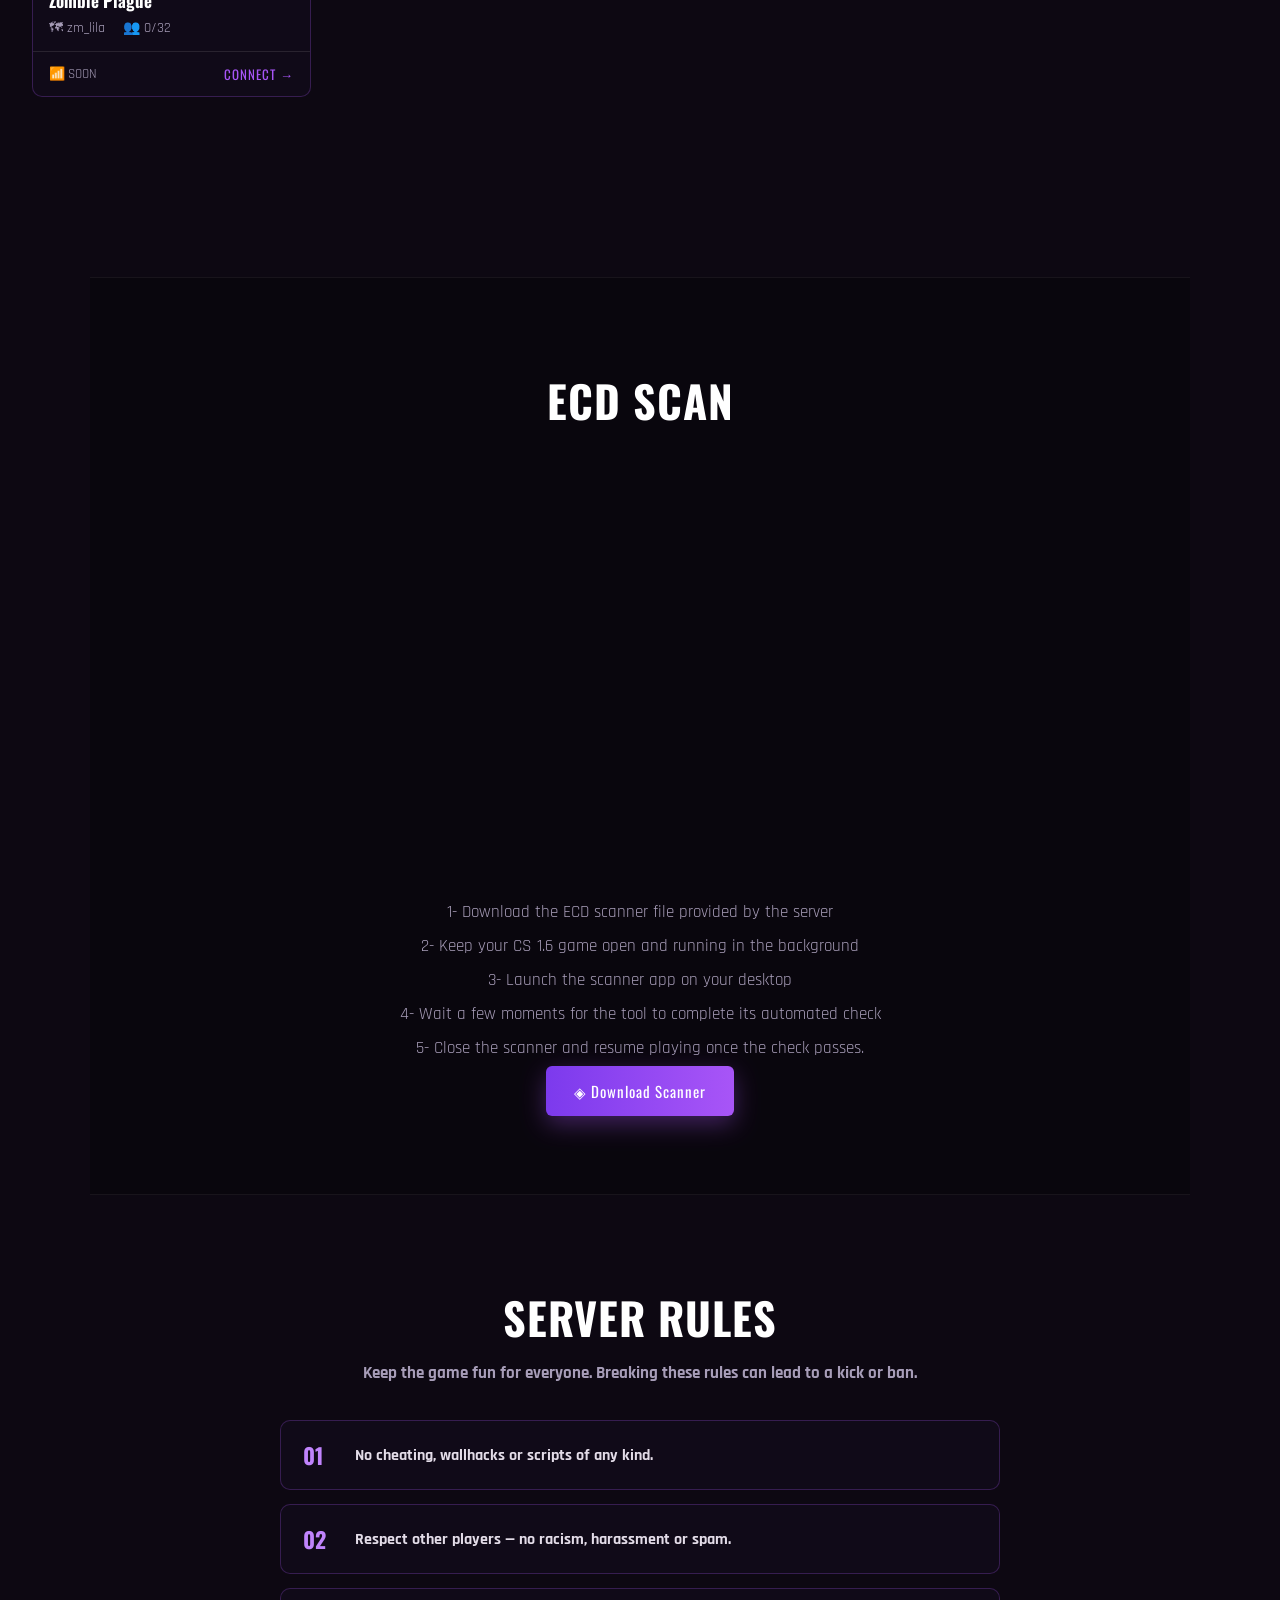
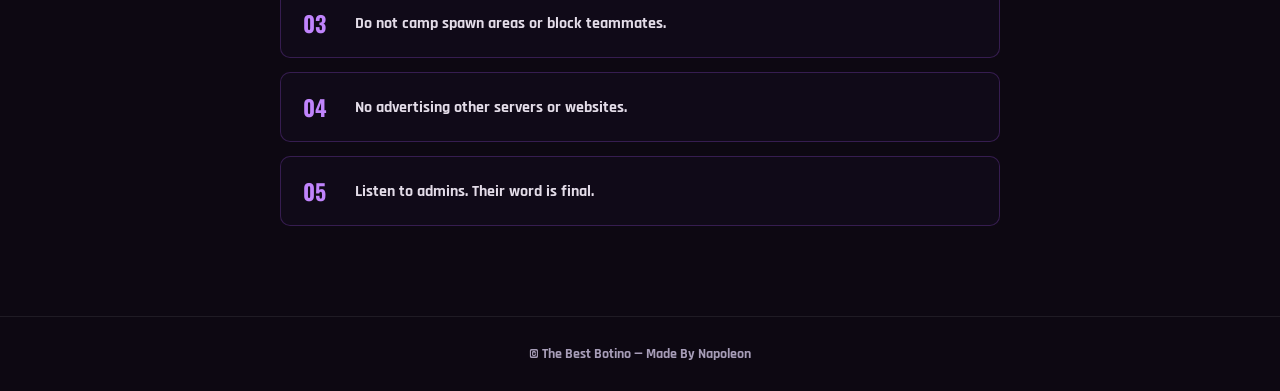
==== commit d2758b22: "Update index.html" ====
--- a/index.html
+++ b/index.html
@@ -154,13 +154,13 @@
 
   <footer class="foot">© <span id="year"></span> The Best Botino — Made By Napoleon </footer>
 
-<!-- Ko-fi Floating Button HTML -->
-<div id="dzg-support-btn" class="floatingchat-donate-button" style="position: fixed; bottom: 20px; left: 20px; z-index: 10000; background-color: #ffffff; display: flex; align-items: center; padding: 10px 18px; border-radius: 50px; cursor: pointer; box-shadow: 0 4px 12px rgba(0,0,0,0.15); transition: transform 0.2s ease;">
+<!-- Custom Support Botino Button -->
+<div id="dzg-support-btn" style="position: fixed; bottom: 20px; left: 20px; z-index: 10000; background-color: #ffffff; display: flex; align-items: center; padding: 10px 18px; border-radius: 50px; cursor: pointer; box-shadow: 0 4px 12px rgba(0,0,0,0.15); transition: transform 0.2s ease;">
     <img src="https://storage.ko-fi.com/cdn/logomarkLogo.png" style="width: 20px; height: 20px;" alt="Ko-fi">
-    <span style="margin-left: 8px; color: #323842; font-family: sans-serif; font-weight: 600; font-size: 14px;">Support DzG</span>
+    <span style="margin-left: 8px; color: #323842; font-family: sans-serif; font-weight: 600; font-size: 14px;">Support Botino</span>
 </div>
 
-<!-- Ko-fi Overlay Widget Script -->
+<!-- Ko-fi Overlay Script -->
 <script src='https://storage.ko-fi.com/cdn/scripts/overlay-widget.js'></script>
 <script>
   kofiWidgetOverlay.draw('botino', {
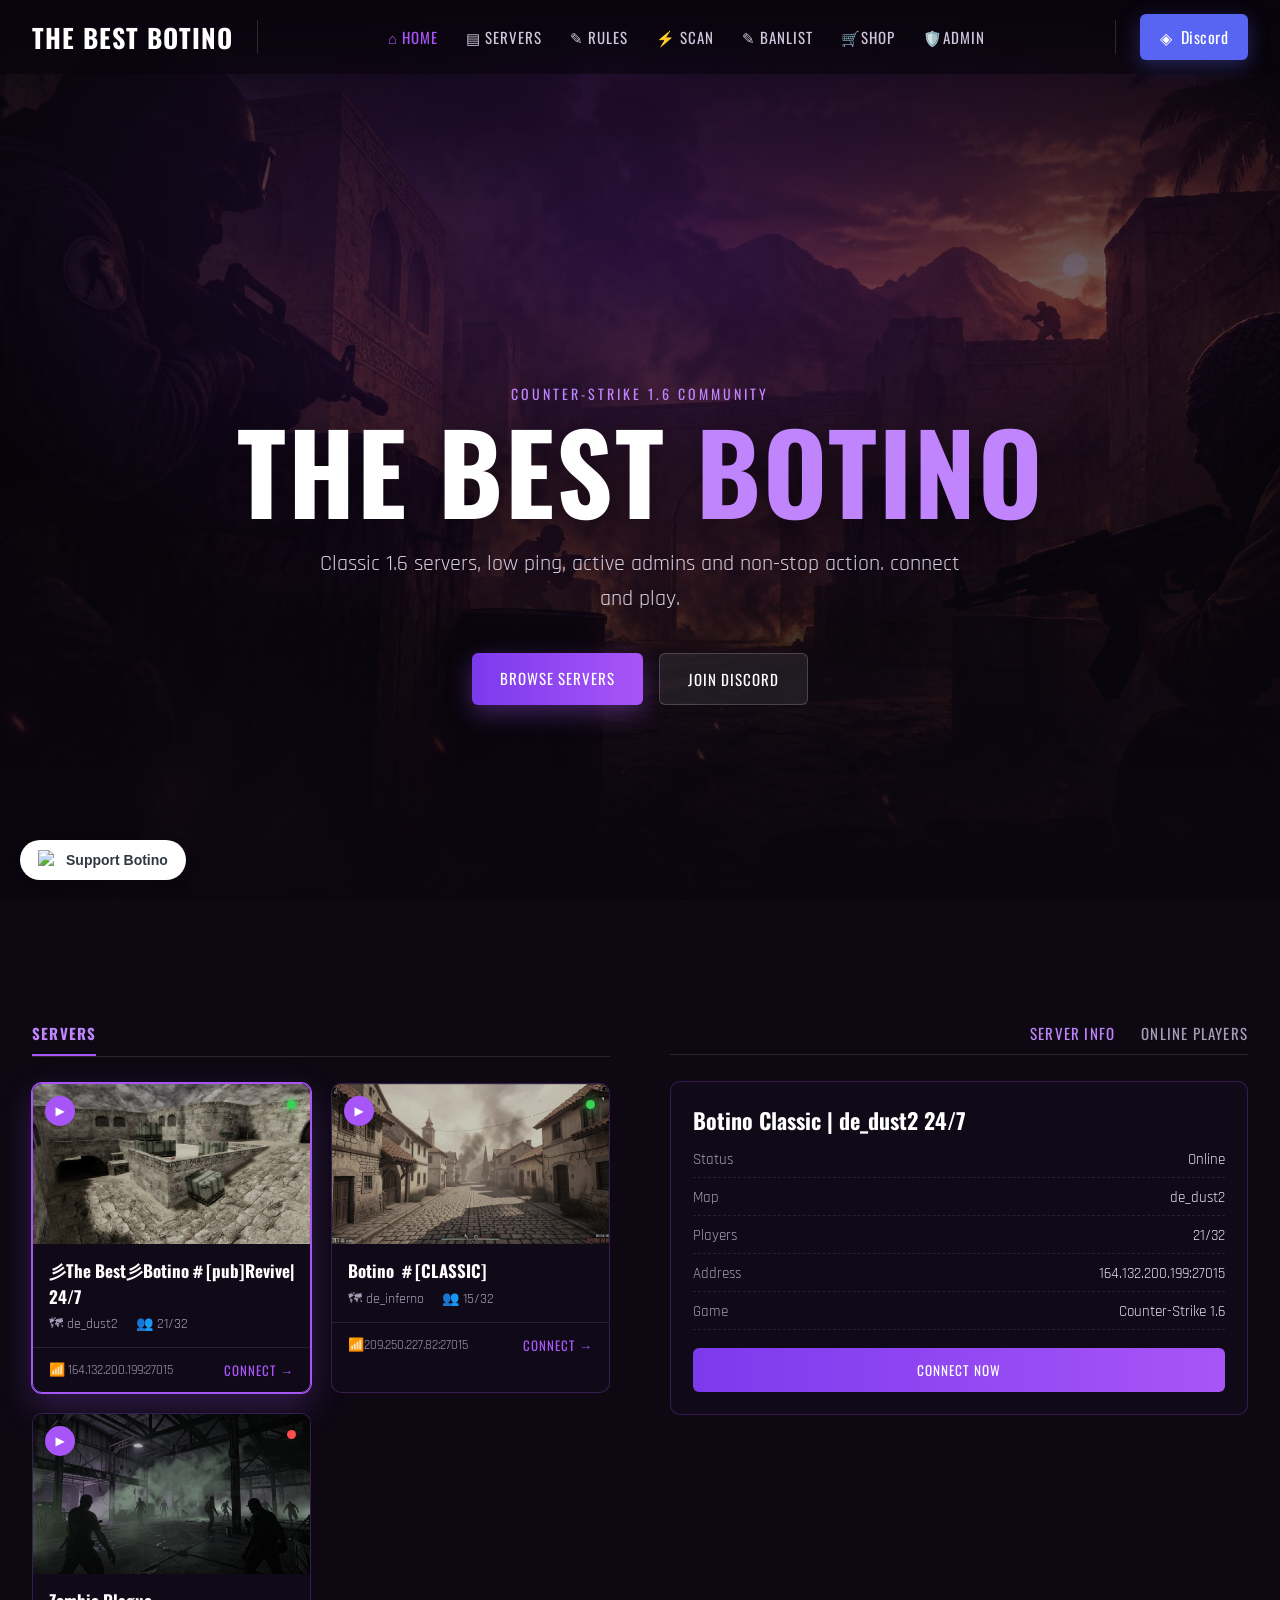
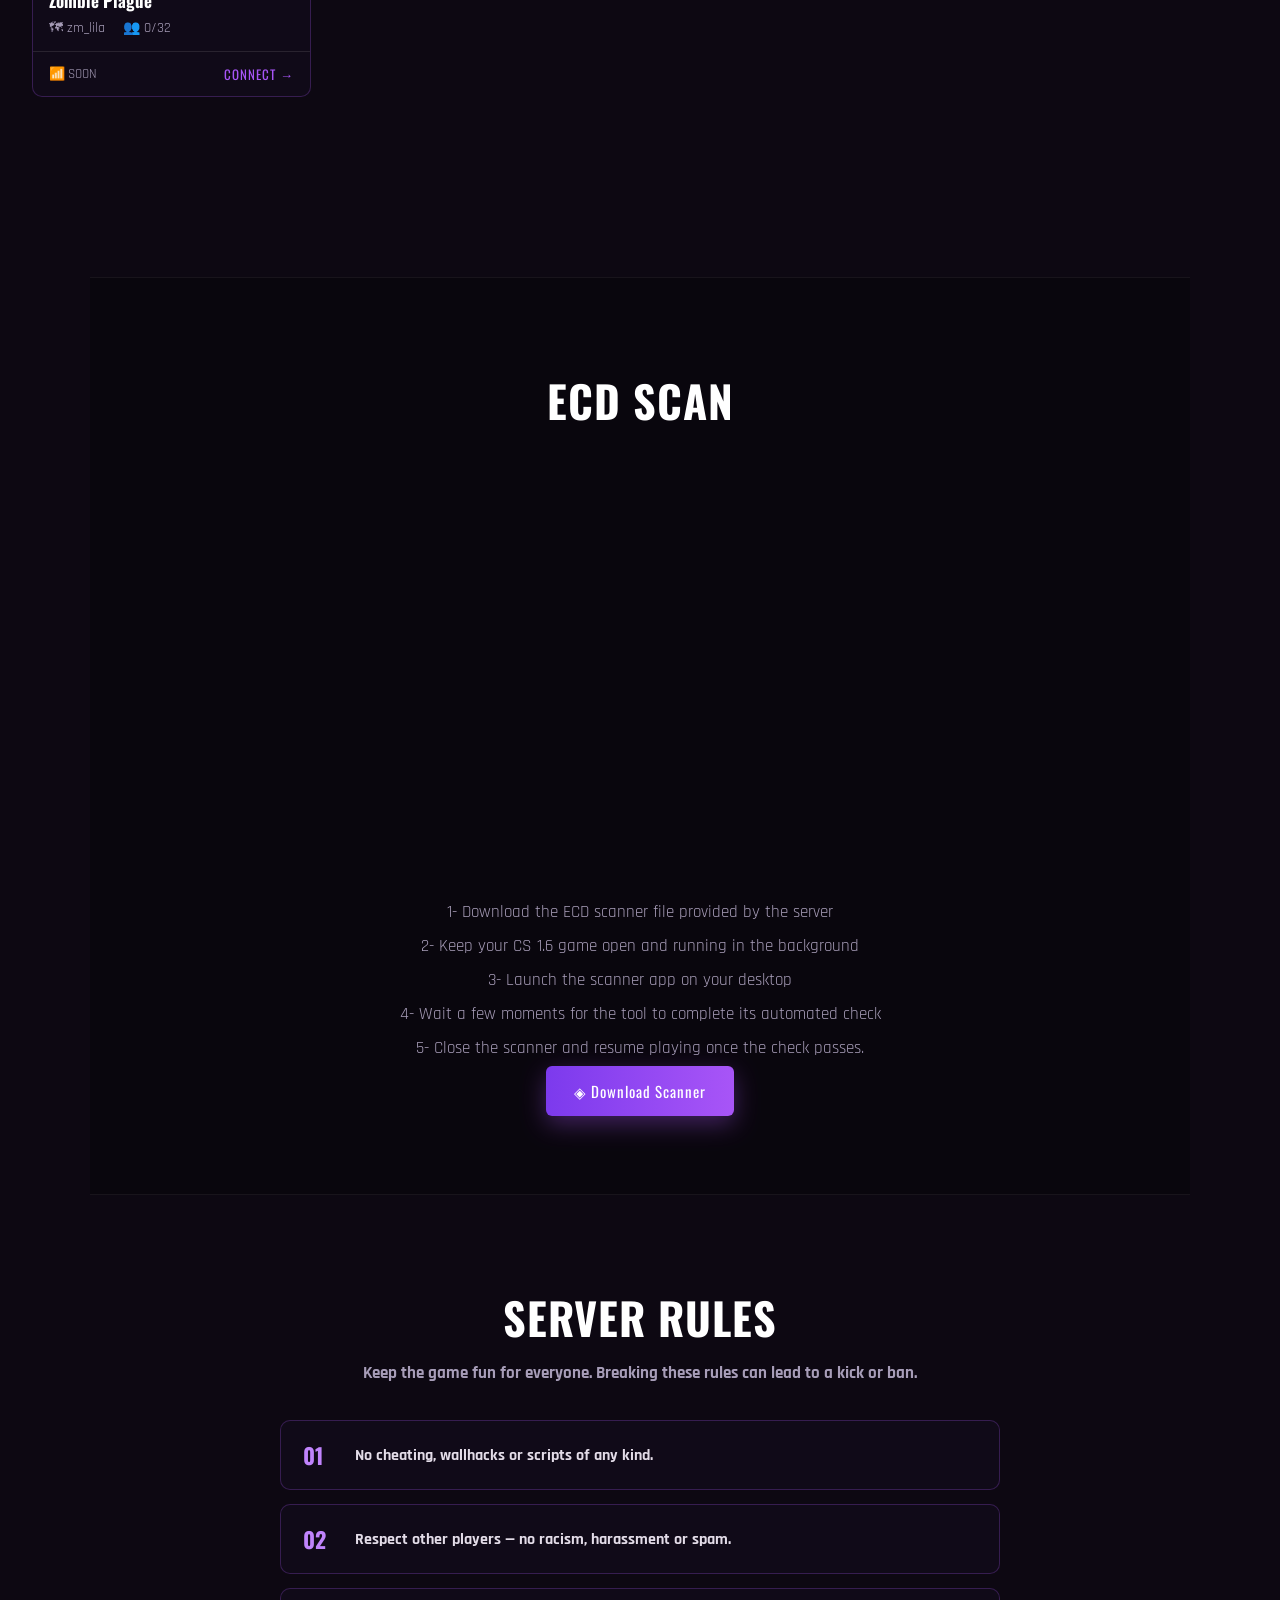
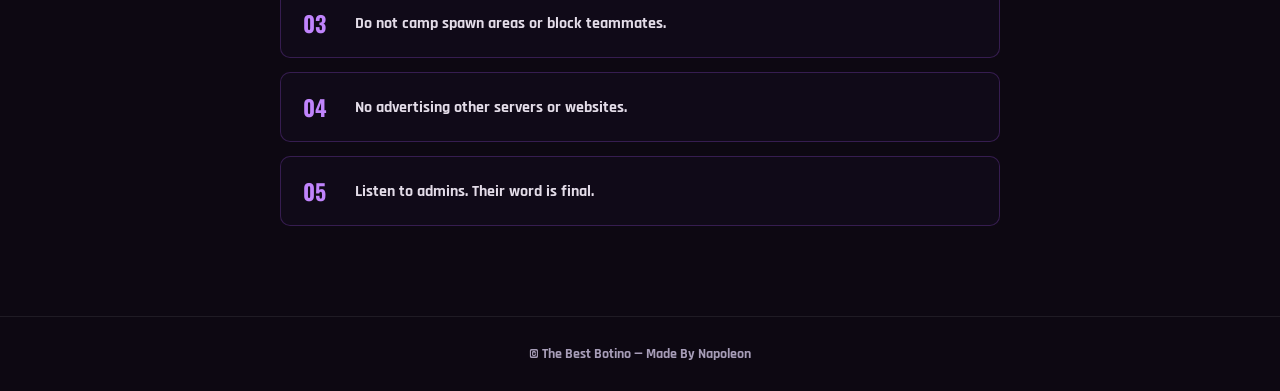
==== commit f2dd9394: "Update game title and player count in index.html" ====
--- a/index.html
+++ b/index.html
@@ -65,10 +65,10 @@
       <div class="play">▶</div>
       <div class="dot on"></div>
       <div class="card-body">
-        <h3>Botino DeathMatch</h3>
-        <div class="meta"><span>🗺 de_inferno</span><span>👥 0/0</span></div>
+        <h3>Botino ＃[CLASSIC]</h3>
+        <div class="meta"><span>🗺 de_inferno</span><span>👥 15/32</span></div>
       </div>
-      <div class="card-foot"><span>📶SOON </span><span class="connect">CONNECT →</span></div>
+      <div class="card-foot"><span>📶209.250.227.82:27015 </span><span class="connect">CONNECT →</span></div>
     </article>
     <article class="card " data-i="2">
       <div class="thumb" style="background-image:url('./images/zombie.jpg')"></div>
